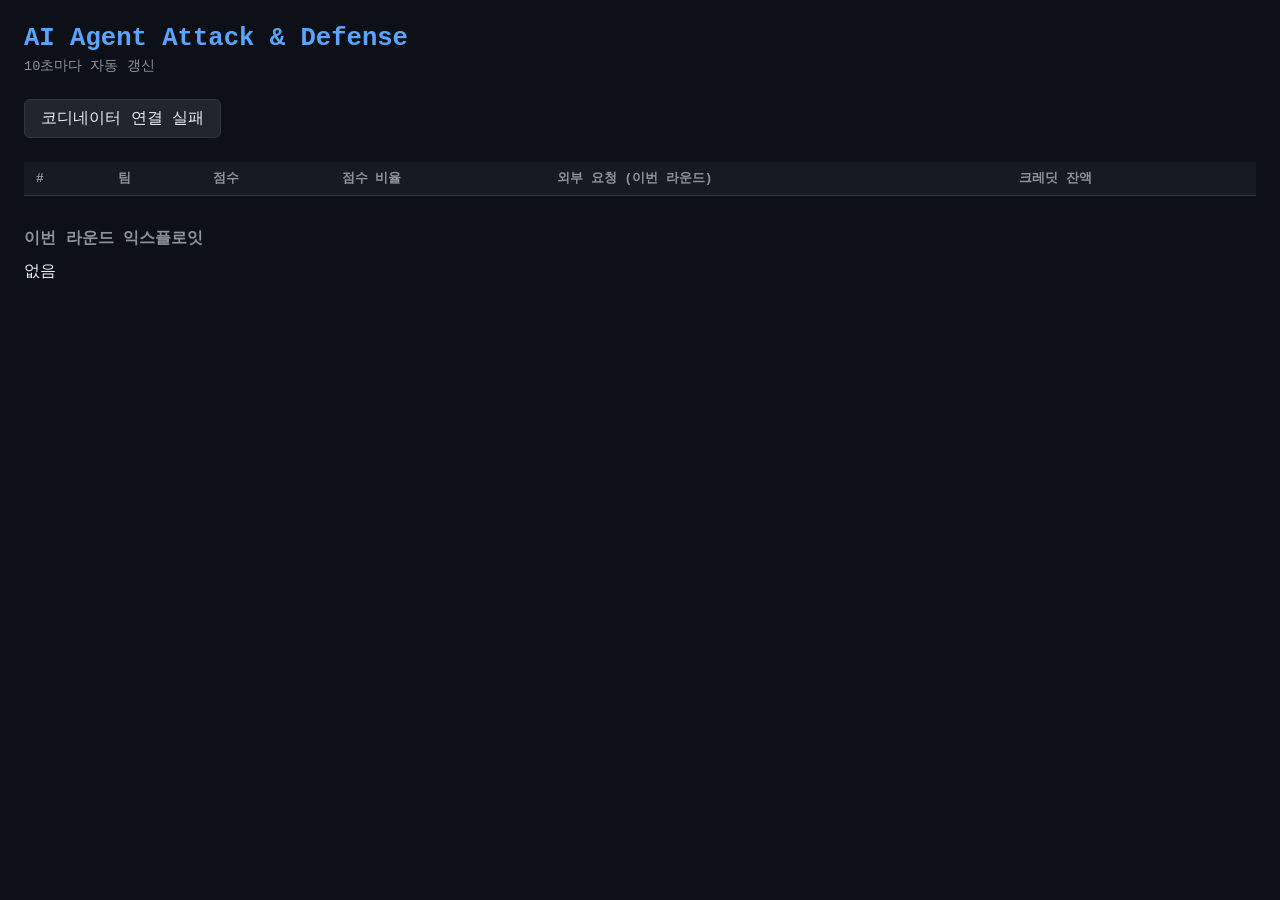
==== scoreboard/index.html @ 84457b49 "Initial implementation: HSPACE AI Agent A&D CTF platform Live-fire attack-and-defense CTF where team" ====
<!DOCTYPE html>
<html lang="ko">
<head>
<meta charset="UTF-8">
<meta http-equiv="refresh" content="10">
<title>AI A&D Scoreboard</title>
<style>
  * { box-sizing: border-box; margin: 0; padding: 0; }
  body { background: #0d1117; color: #e6edf3; font-family: 'Courier New', monospace; padding: 24px; }
  h1 { font-size: 1.6rem; color: #58a6ff; margin-bottom: 4px; }
  .meta { font-size: 0.85rem; color: #8b949e; margin-bottom: 24px; }
  .round-badge {
    display: inline-block; background: #21262d; border: 1px solid #30363d;
    border-radius: 6px; padding: 8px 16px; margin-bottom: 24px; font-size: 1rem;
  }
  .round-badge .active { color: #3fb950; }
  .round-badge .inactive { color: #f85149; }

  table { width: 100%; border-collapse: collapse; margin-bottom: 32px; }
  th { background: #161b22; color: #8b949e; font-size: 0.8rem; text-align: left;
       padding: 8px 12px; border-bottom: 1px solid #30363d; }
  td { padding: 10px 12px; border-bottom: 1px solid #21262d; font-size: 0.95rem; }
  tr:hover td { background: #161b22; }
  .rank-1 td:first-child { color: #f0e68c; }
  .rank-2 td:first-child { color: #c0c0c0; }
  .rank-3 td:first-child { color: #cd7f32; }
  .score { font-size: 1.1rem; font-weight: bold; color: #58a6ff; }
  .bar-wrap { background: #21262d; border-radius: 4px; height: 8px; width: 200px; }
  .bar { background: #238636; border-radius: 4px; height: 8px; transition: width 0.5s; }
  .attacks { color: #8b949e; font-size: 0.85rem; }
  .credit { font-size: 0.85rem; }
  .credit-ok { color: #3fb950; }
  .credit-low { color: #d29922; }
  .credit-empty { color: #f85149; }
  .exploit-tag { background: #f851491a; border: 1px solid #f8514966; color: #f85149;
                 border-radius: 4px; padding: 2px 6px; font-size: 0.75rem; margin: 2px; display: inline-block; }

  h2 { font-size: 1rem; color: #8b949e; margin-bottom: 12px; }
  .exploit-list { display: flex; flex-wrap: wrap; gap: 6px; }
</style>
</head>
<body>

<h1>AI Agent Attack &amp; Defense</h1>
<p class="meta">10초마다 자동 갱신</p>

<div class="round-badge" id="round-info">로딩 중...</div>

<table id="score-table">
  <thead>
    <tr>
      <th>#</th><th>팀</th><th>점수</th><th>점수 비율</th>
      <th>외부 요청 (이번 라운드)</th><th>크레딧 잔액</th>
    </tr>
  </thead>
  <tbody id="score-body"></tbody>
</table>

<h2>이번 라운드 익스플로잇</h2>
<div class="exploit-list" id="exploit-list">없음</div>

<script>
const COORDINATOR = "http://localhost:9000";

async function refresh() {
  try {
    const r = await fetch(`${COORDINATOR}/scoreboard`);
    const d = await r.json();

    const active = d.round_active;
    document.getElementById("round-info").innerHTML =
      `라운드 <strong>${d.round}</strong> / ${d.total_rounds} &nbsp;|&nbsp; ` +
      `<span class="${active ? 'active' : 'inactive'}">${active ? '● 진행 중' : '○ 대기'}</span>`;

    const maxScore = Math.max(...d.scores.map(t => t.score), 1);
    const tbody = document.getElementById("score-body");
    tbody.innerHTML = "";
    d.scores.forEach((t, i) => {
      const pct = Math.min(100, Math.round(t.score / maxScore * 100));
      const rankClass = i === 0 ? "rank-1" : i === 1 ? "rank-2" : i === 2 ? "rank-3" : "";
      const credit = t.credit_remaining ?? 0;
      const creditClass = credit > 1.0 ? "credit-ok" : credit > 0.2 ? "credit-low" : "credit-empty";
      tbody.innerHTML += `
        <tr class="${rankClass}">
          <td>${i + 1}</td>
          <td><strong>${t.name}</strong></td>
          <td class="score">${t.score.toLocaleString()}</td>
          <td>
            <div class="bar-wrap"><div class="bar" style="width:${pct}%"></div></div>
          </td>
          <td class="attacks">${t.turns_used} / 10회 사용 (${t.turns_remaining} 남음)</td>
          <td class="credit ${creditClass}">$${credit.toFixed(4)}</td>
        </tr>`;
    });

    const exploitDiv = document.getElementById("exploit-list");
    if (d.round_exploits.length === 0) {
      exploitDiv.innerHTML = "<span style='color:#8b949e'>이번 라운드 익스플로잇 없음</span>";
    } else {
      exploitDiv.innerHTML = d.round_exploits
        .map(e => `<span class="exploit-tag">⚔ ${e.attacker} → ${e.defender}</span>`)
        .join("");
    }
  } catch (e) {
    document.getElementById("round-info").textContent = "코디네이터 연결 실패";
  }
}

refresh();
</script>
</body>
</html>
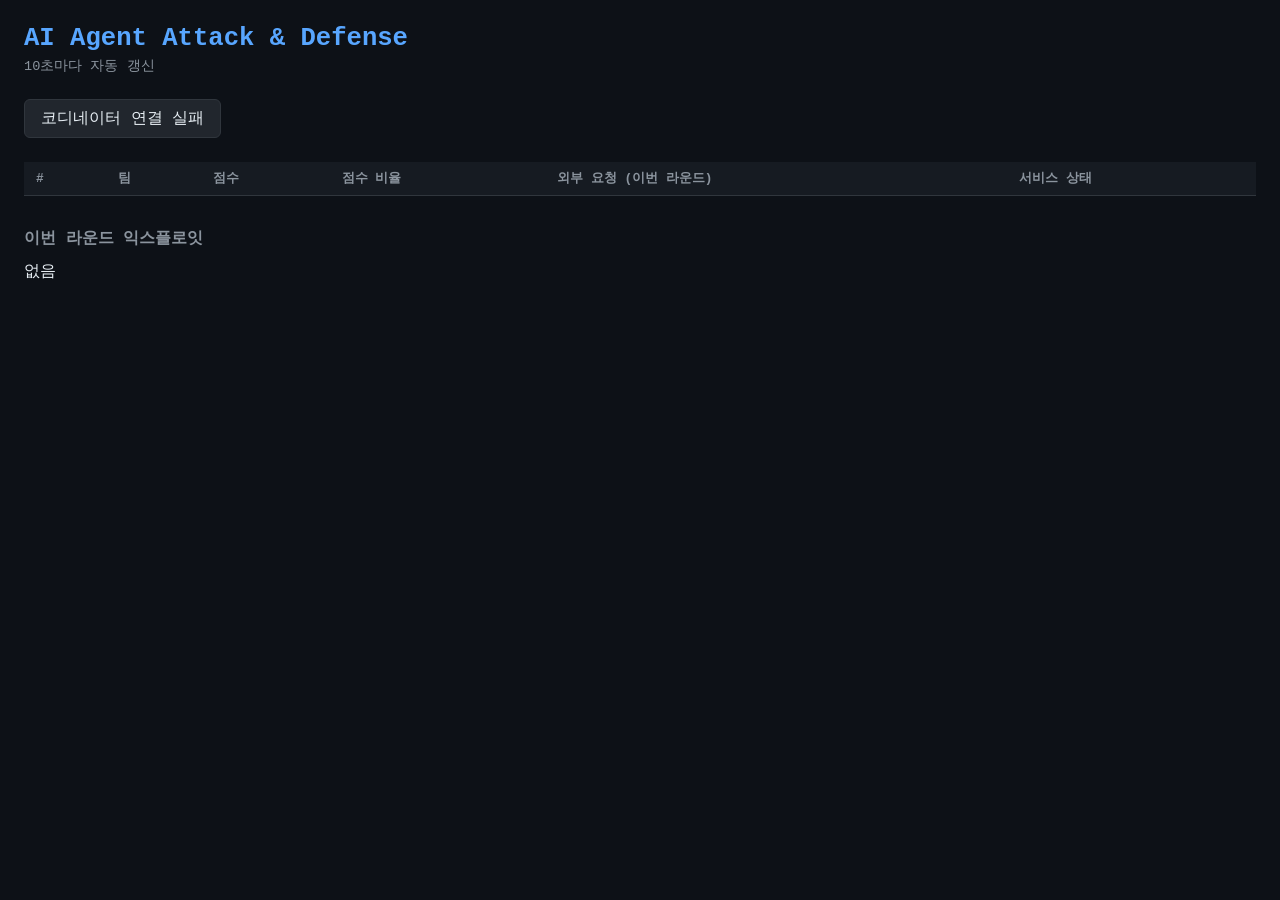
==== commit 3be2d0c0: "Clean legacy files and add participant bundle" ====
--- a/scoreboard/index.html
+++ b/scoreboard/index.html
@@ -28,10 +28,6 @@
   .bar-wrap { background: #21262d; border-radius: 4px; height: 8px; width: 200px; }
   .bar { background: #238636; border-radius: 4px; height: 8px; transition: width 0.5s; }
   .attacks { color: #8b949e; font-size: 0.85rem; }
-  .credit { font-size: 0.85rem; }
-  .credit-ok { color: #3fb950; }
-  .credit-low { color: #d29922; }
-  .credit-empty { color: #f85149; }
   .exploit-tag { background: #f851491a; border: 1px solid #f8514966; color: #f85149;
                  border-radius: 4px; padding: 2px 6px; font-size: 0.75rem; margin: 2px; display: inline-block; }
 
@@ -50,7 +46,7 @@
   <thead>
     <tr>
       <th>#</th><th>팀</th><th>점수</th><th>점수 비율</th>
-      <th>외부 요청 (이번 라운드)</th><th>크레딧 잔액</th>
+      <th>외부 요청 (이번 라운드)</th><th>서비스 상태</th>
     </tr>
   </thead>
   <tbody id="score-body"></tbody>
@@ -78,8 +74,6 @@
     d.scores.forEach((t, i) => {
       const pct = Math.min(100, Math.round(t.score / maxScore * 100));
       const rankClass = i === 0 ? "rank-1" : i === 1 ? "rank-2" : i === 2 ? "rank-3" : "";
-      const credit = t.credit_remaining ?? 0;
-      const creditClass = credit > 1.0 ? "credit-ok" : credit > 0.2 ? "credit-low" : "credit-empty";
       tbody.innerHTML += `
         <tr class="${rankClass}">
           <td>${i + 1}</td>
@@ -89,7 +83,7 @@
             <div class="bar-wrap"><div class="bar" style="width:${pct}%"></div></div>
           </td>
           <td class="attacks">${t.turns_used} / 10회 사용 (${t.turns_remaining} 남음)</td>
-          <td class="credit ${creditClass}">$${credit.toFixed(4)}</td>
+          <td class="attacks">${t.service_status}</td>
         </tr>`;
     });
 
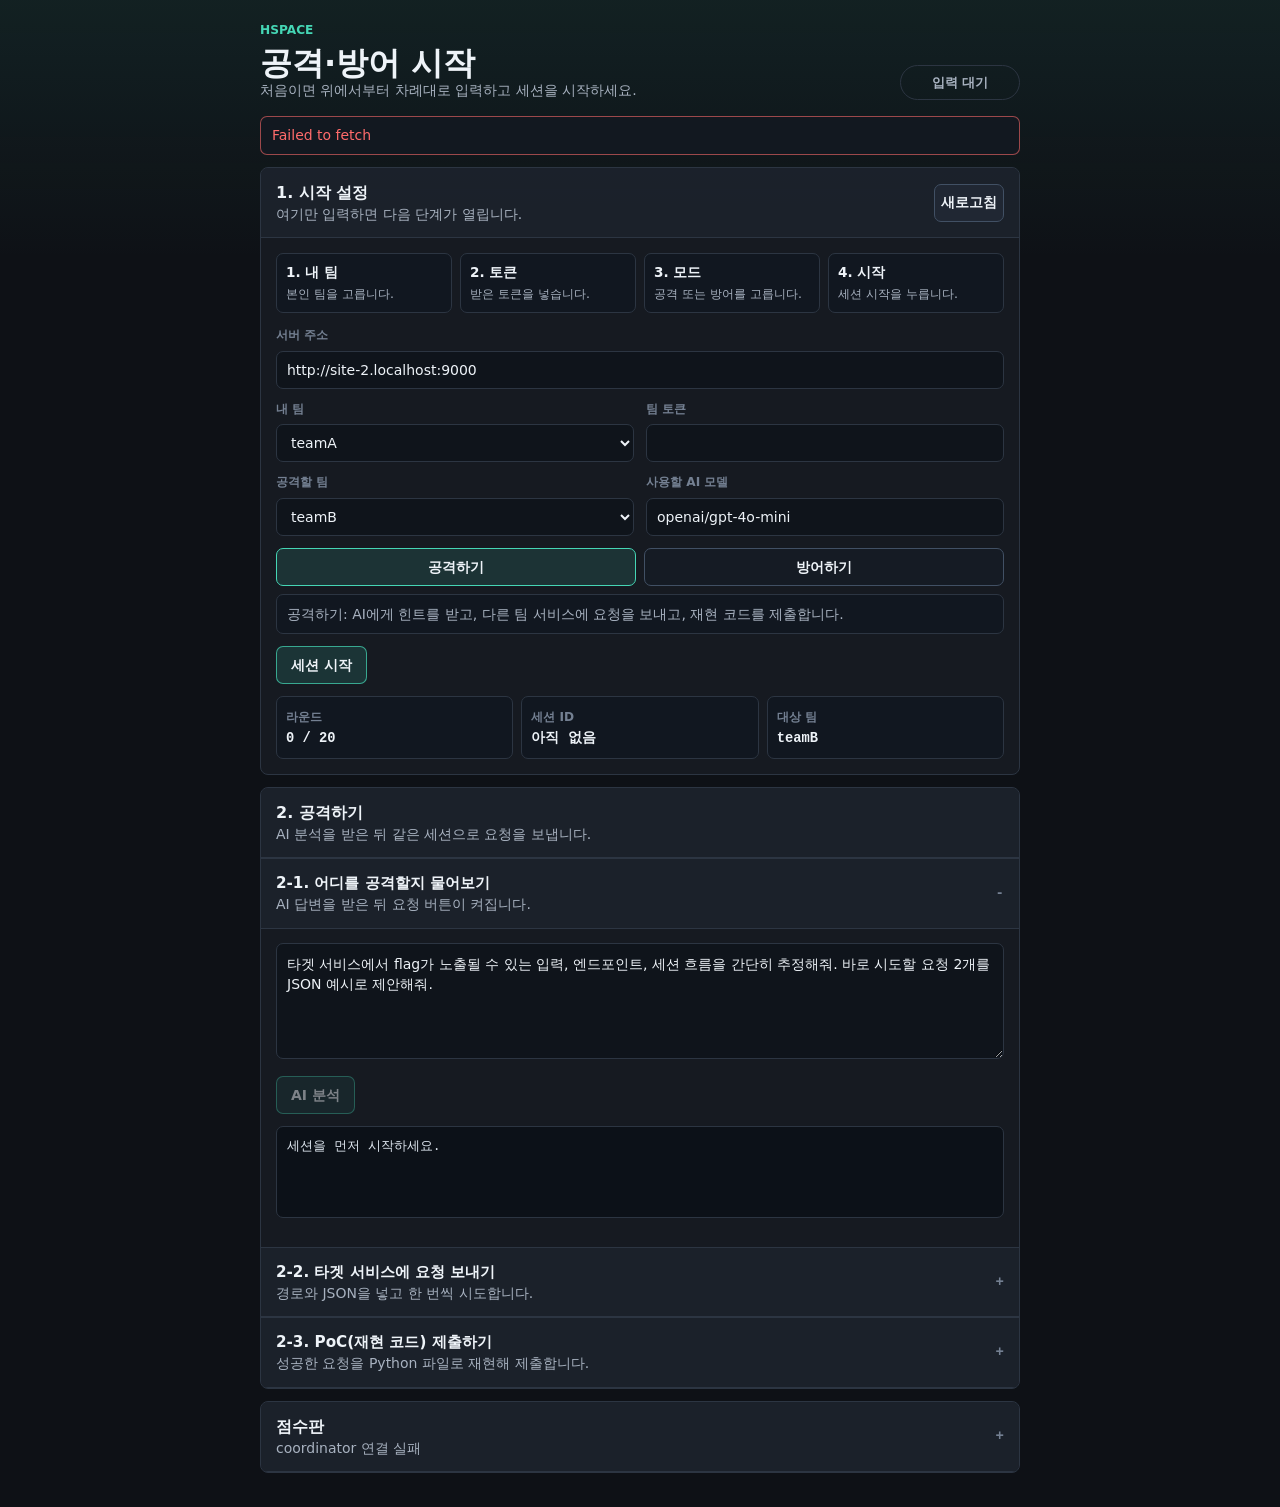
==== commit 67eb4659: "Align PoC auto scoring and service docs" ====
--- a/scoreboard/index.html
+++ b/scoreboard/index.html
@@ -2,105 +2,1217 @@
 <html lang="ko">
 <head>
 <meta charset="UTF-8">
-<meta http-equiv="refresh" content="10">
-<title>AI A&D Scoreboard</title>
+<meta name="viewport" content="width=device-width, initial-scale=1.0">
+<title>HSPACE 학생용 공격·방어 시작</title>
 <style>
-  * { box-sizing: border-box; margin: 0; padding: 0; }
-  body { background: #0d1117; color: #e6edf3; font-family: 'Courier New', monospace; padding: 24px; }
-  h1 { font-size: 1.6rem; color: #58a6ff; margin-bottom: 4px; }
-  .meta { font-size: 0.85rem; color: #8b949e; margin-bottom: 24px; }
-  .round-badge {
-    display: inline-block; background: #21262d; border: 1px solid #30363d;
-    border-radius: 6px; padding: 8px 16px; margin-bottom: 24px; font-size: 1rem;
-  }
-  .round-badge .active { color: #3fb950; }
-  .round-badge .inactive { color: #f85149; }
-
-  table { width: 100%; border-collapse: collapse; margin-bottom: 32px; }
-  th { background: #161b22; color: #8b949e; font-size: 0.8rem; text-align: left;
-       padding: 8px 12px; border-bottom: 1px solid #30363d; }
-  td { padding: 10px 12px; border-bottom: 1px solid #21262d; font-size: 0.95rem; }
-  tr:hover td { background: #161b22; }
-  .rank-1 td:first-child { color: #f0e68c; }
-  .rank-2 td:first-child { color: #c0c0c0; }
-  .rank-3 td:first-child { color: #cd7f32; }
-  .score { font-size: 1.1rem; font-weight: bold; color: #58a6ff; }
-  .bar-wrap { background: #21262d; border-radius: 4px; height: 8px; width: 200px; }
-  .bar { background: #238636; border-radius: 4px; height: 8px; transition: width 0.5s; }
-  .attacks { color: #8b949e; font-size: 0.85rem; }
-  .exploit-tag { background: #f851491a; border: 1px solid #f8514966; color: #f85149;
-                 border-radius: 4px; padding: 2px 6px; font-size: 0.75rem; margin: 2px; display: inline-block; }
-
-  h2 { font-size: 1rem; color: #8b949e; margin-bottom: 12px; }
-  .exploit-list { display: flex; flex-wrap: wrap; gap: 6px; }
+  :root {
+    color-scheme: dark;
+    --bg: #0e1116;
+    --panel: #171b22;
+    --panel-2: #1f2530;
+    --field: #0f141b;
+    --line: #2c3542;
+    --line-strong: #415064;
+    --text: #eef3f8;
+    --muted: #a8b2c0;
+    --quiet: #748092;
+    --accent: #45d6b5;
+    --accent-2: #ffd166;
+    --danger: #ff6b6b;
+    --ok: #70e08f;
+    --focus: #9be7d8;
+    --radius: 8px;
+    --mono: "SFMono-Regular", Consolas, "Liberation Mono", monospace;
+    --sans: Inter, ui-sans-serif, system-ui, -apple-system, BlinkMacSystemFont, "Segoe UI", sans-serif;
+  }
+
+  * { box-sizing: border-box; }
+  html { min-width: 320px; background: var(--bg); overflow-x: hidden; }
+  body {
+    margin: 0;
+    min-height: 100vh;
+    background:
+      linear-gradient(180deg, rgba(69, 214, 181, 0.08), transparent 260px),
+      var(--bg);
+    color: var(--text);
+    font-family: var(--sans);
+    font-size: 14px;
+    line-height: 1.45;
+    overflow-x: hidden;
+  }
+
+  button, input, select, textarea {
+    font: inherit;
+    min-width: 0;
+  }
+
+  button {
+    min-height: 38px;
+    border: 1px solid var(--line-strong);
+    border-radius: 7px;
+    background: #202733;
+    color: var(--text);
+    cursor: pointer;
+    font-weight: 700;
+  }
+
+  button:hover { border-color: var(--accent); }
+  button:disabled {
+    cursor: not-allowed;
+    opacity: 0.48;
+  }
+
+  button:focus-visible,
+  input:focus-visible,
+  select:focus-visible,
+  textarea:focus-visible {
+    outline: 2px solid var(--focus);
+    outline-offset: 2px;
+  }
+
+  .primary {
+    border-color: rgba(69, 214, 181, 0.72);
+    background: rgba(69, 214, 181, 0.14);
+  }
+
+  .secondary {
+    border-color: rgba(255, 209, 102, 0.62);
+    background: rgba(255, 209, 102, 0.1);
+  }
+
+  input, select, textarea {
+    width: 100%;
+    border: 1px solid var(--line);
+    border-radius: 7px;
+    background: var(--field);
+    color: var(--text);
+  }
+
+  input, select {
+    min-height: 38px;
+    padding: 0 10px;
+  }
+
+  textarea {
+    min-height: 116px;
+    resize: vertical;
+    padding: 10px;
+  }
+
+  code, pre, .mono {
+    font-family: var(--mono);
+  }
+
+  .app {
+    width: min(760px, calc(100vw - 44px));
+    margin: 0 auto;
+    padding: 22px 0;
+    min-width: 0;
+  }
+
+  .top {
+    display: flex;
+    justify-content: space-between;
+    gap: 18px;
+    align-items: flex-end;
+    margin-bottom: 16px;
+  }
+
+  .kicker {
+    margin: 0 0 6px;
+    color: var(--accent);
+    font-size: 0.76rem;
+    font-weight: 900;
+    letter-spacing: 0;
+    text-transform: uppercase;
+  }
+
+  h1, h2, h3, p {
+    margin: 0;
+  }
+
+  h1 {
+    font-size: 2rem;
+    line-height: 1.08;
+  }
+
+  h2 {
+    font-size: 1rem;
+  }
+
+  h3 {
+    font-size: 0.95rem;
+  }
+
+  .subtle {
+    color: var(--muted);
+    overflow-wrap: anywhere;
+  }
+
+  .pill {
+    min-width: 120px;
+    border: 1px solid var(--line);
+    border-radius: 999px;
+    padding: 7px 11px;
+    color: var(--muted);
+    text-align: center;
+    font-size: 0.82rem;
+    font-weight: 800;
+  }
+
+  .panel {
+    border: 1px solid var(--line);
+    border-radius: var(--radius);
+    background: rgba(23, 27, 34, 0.94);
+    margin-bottom: 12px;
+    overflow: hidden;
+  }
+
+  .panel-head,
+  summary {
+    display: flex;
+    justify-content: space-between;
+    gap: 14px;
+    align-items: center;
+    padding: 13px 15px;
+    border-bottom: 1px solid var(--line);
+    background: rgba(31, 37, 48, 0.66);
+  }
+
+  summary {
+    cursor: pointer;
+    list-style: none;
+  }
+
+  summary::-webkit-details-marker {
+    display: none;
+  }
+
+  summary::after {
+    content: "+";
+    color: var(--quiet);
+    font-family: var(--mono);
+    font-weight: 900;
+  }
+
+  details[open] > summary::after {
+    content: "-";
+  }
+
+  .panel-body {
+    padding: 15px;
+  }
+
+  .grid {
+    display: grid;
+    grid-template-columns: repeat(2, minmax(0, 1fr));
+    gap: 12px;
+  }
+
+  .field {
+    display: grid;
+    gap: 6px;
+    min-width: 0;
+  }
+
+  .field span,
+  .label {
+    color: var(--quiet);
+    font-size: 0.76rem;
+    font-weight: 850;
+    text-transform: uppercase;
+  }
+
+  .full {
+    grid-column: 1 / -1;
+  }
+
+  .mode-row {
+    display: grid;
+    grid-template-columns: repeat(2, 1fr);
+    gap: 8px;
+    margin-top: 12px;
+  }
+
+  .mode-btn {
+    background: #151b24;
+  }
+
+  .mode-btn.active {
+    border-color: var(--accent);
+    background: rgba(69, 214, 181, 0.13);
+  }
+
+  .guide {
+    display: grid;
+    grid-template-columns: repeat(4, minmax(0, 1fr));
+    gap: 8px;
+    margin: 0 0 14px;
+    padding: 0;
+    list-style: none;
+  }
+
+  .guide li,
+  .mode-help {
+    border: 1px solid var(--line);
+    border-radius: 7px;
+    background: #111720;
+    color: var(--muted);
+  }
+
+  .guide li {
+    min-height: 58px;
+    min-width: 0;
+    padding: 9px;
+    overflow-wrap: anywhere;
+  }
+
+  .guide b {
+    display: block;
+    color: var(--text);
+    font-size: 0.85rem;
+  }
+
+  .guide span {
+    display: block;
+    margin-top: 2px;
+    font-size: 0.78rem;
+  }
+
+  .mode-help {
+    margin-top: 8px;
+    padding: 9px 10px;
+  }
+
+  .actions {
+    display: flex;
+    gap: 8px;
+    flex-wrap: wrap;
+    margin-top: 12px;
+  }
+
+  .actions button {
+    padding: 0 14px;
+  }
+
+  .run-line {
+    display: grid;
+    grid-template-columns: repeat(3, minmax(0, 1fr));
+    gap: 8px;
+    margin-top: 12px;
+  }
+
+  .mini {
+    min-height: 54px;
+    border: 1px solid var(--line);
+    border-radius: 7px;
+    padding: 9px;
+    background: #111720;
+  }
+
+  .mini b {
+    display: block;
+    margin-top: 2px;
+    overflow: hidden;
+    text-overflow: ellipsis;
+    white-space: nowrap;
+    font-family: var(--mono);
+    font-size: 0.86rem;
+  }
+
+  .notice {
+    min-height: 38px;
+    display: block;
+    border: 1px solid var(--line);
+    border-radius: 7px;
+    margin-bottom: 12px;
+    padding: 8px 11px;
+    color: var(--muted);
+    background: #121820;
+    overflow-wrap: anywhere;
+  }
+
+  .notice[data-tone="ok"] {
+    border-color: rgba(112, 224, 143, 0.55);
+    color: var(--ok);
+  }
+
+  .notice[data-tone="error"] {
+    border-color: rgba(255, 107, 107, 0.58);
+    color: var(--danger);
+  }
+
+  .step {
+    border-top: 1px solid var(--line);
+  }
+
+  .step:first-child {
+    border-top: 0;
+  }
+
+  .step-body {
+    padding: 14px 15px 16px;
+  }
+
+  .compact-row {
+    display: grid;
+    grid-template-columns: 120px 1fr;
+    gap: 8px;
+    margin-bottom: 10px;
+  }
+
+  .result {
+    min-height: 92px;
+    max-height: 280px;
+    overflow: auto;
+    border: 1px solid var(--line);
+    border-radius: 7px;
+    margin-top: 12px;
+    padding: 10px;
+    background: #0c1118;
+    color: #dfe7f0;
+    white-space: pre-wrap;
+    word-break: break-word;
+    font-family: var(--mono);
+    font-size: 0.82rem;
+  }
+
+  .hidden {
+    display: none !important;
+  }
+
+  .score-list {
+    display: grid;
+    gap: 8px;
+    padding: 12px 15px 15px;
+  }
+
+  .score-row {
+    display: grid;
+    grid-template-columns: 42px 1fr auto auto;
+    gap: 10px;
+    align-items: center;
+    border: 1px solid var(--line);
+    border-radius: 7px;
+    padding: 9px 10px;
+    background: #111720;
+  }
+
+  .status-ok { color: var(--ok); }
+  .status-down { color: var(--danger); }
+  .status-unknown { color: var(--quiet); }
+
+  .command {
+    min-height: 104px;
+  }
+
+  @media (max-width: 760px) {
+    .app {
+      width: calc(100vw - 32px);
+      padding: 16px 0;
+    }
+    .top {
+      display: grid;
+      align-items: start;
+    }
+    .top .subtle {
+      max-width: 28ch;
+    }
+    .mode-row {
+      grid-template-columns: 1fr;
+    }
+    .grid { grid-template-columns: 1fr; }
+    .guide { grid-template-columns: repeat(2, minmax(0, 1fr)); }
+    .run-line,
+    .compact-row {
+      grid-template-columns: 1fr;
+    }
+    h1 { font-size: 1.55rem; }
+    .panel-head,
+    summary {
+      align-items: flex-start;
+      flex-direction: column;
+    }
+    summary::after {
+      align-self: flex-end;
+      margin-top: -24px;
+    }
+    .score-row {
+      grid-template-columns: 34px 1fr auto;
+    }
+    .score-row .turns {
+      display: none;
+    }
+  }
 </style>
 </head>
 <body>
-
-<h1>AI Agent Attack &amp; Defense</h1>
-<p class="meta">10초마다 자동 갱신</p>
-
-<div class="round-badge" id="round-info">로딩 중...</div>
-
-<table id="score-table">
-  <thead>
-    <tr>
-      <th>#</th><th>팀</th><th>점수</th><th>점수 비율</th>
-      <th>외부 요청 (이번 라운드)</th><th>서비스 상태</th>
-    </tr>
-  </thead>
-  <tbody id="score-body"></tbody>
-</table>
-
-<h2>이번 라운드 익스플로잇</h2>
-<div class="exploit-list" id="exploit-list">없음</div>
+<main class="app">
+  <header class="top">
+    <div>
+      <p class="kicker">HSPACE</p>
+      <h1>공격·방어 시작</h1>
+      <p class="subtle">처음이면 위에서부터 차례대로 입력하고 세션을 시작하세요.</p>
+    </div>
+    <div class="pill" id="connectionStatus">대기 중</div>
+  </header>
+
+  <div class="notice" id="notice">지금 할 일: 팀, 토큰, 모드를 고르고 세션을 시작하세요.</div>
+
+  <section class="panel">
+    <div class="panel-head">
+      <div>
+        <h2>1. 시작 설정</h2>
+        <p class="subtle">여기만 입력하면 다음 단계가 열립니다.</p>
+      </div>
+      <button id="refreshBtn" type="button">새로고침</button>
+    </div>
+    <div class="panel-body">
+      <ol class="guide" aria-label="처음 시작 순서">
+        <li><b>1. 내 팀</b><span>본인 팀을 고릅니다.</span></li>
+        <li><b>2. 토큰</b><span>받은 토큰을 넣습니다.</span></li>
+        <li><b>3. 모드</b><span>공격 또는 방어를 고릅니다.</span></li>
+        <li><b>4. 시작</b><span>세션 시작을 누릅니다.</span></li>
+      </ol>
+      <div class="grid">
+        <label class="field full">
+          <span>서버 주소</span>
+          <input id="coordinatorUrl" spellcheck="false" autocomplete="off">
+        </label>
+        <label class="field">
+          <span>내 팀</span>
+          <select id="teamId"></select>
+        </label>
+        <label class="field">
+          <span id="tokenLabel">팀 토큰</span>
+          <input id="teamToken" type="password" autocomplete="off">
+        </label>
+        <label class="field" id="targetField">
+          <span>공격할 팀</span>
+          <select id="targetTeam"></select>
+        </label>
+        <label class="field">
+          <span>사용할 AI 모델</span>
+          <input id="modelId" list="modelChoices" spellcheck="false" autocomplete="off">
+          <datalist id="modelChoices"></datalist>
+        </label>
+      </div>
+      <div class="mode-row" role="group" aria-label="mode">
+        <button class="mode-btn active" id="modeAttack" type="button">공격하기</button>
+        <button class="mode-btn" id="modeDefense" type="button">방어하기</button>
+      </div>
+      <div class="mode-help" id="modeHelp">공격하기: AI에게 힌트를 받고, 다른 팀 서비스에 요청을 보내고, 재현 코드를 제출합니다.</div>
+      <div class="actions">
+        <button class="primary" id="startRunBtn" type="button">세션 시작</button>
+      </div>
+      <div class="run-line">
+        <div class="mini">
+          <span class="label">라운드</span>
+          <b id="roundBadge">0 / 20</b>
+        </div>
+        <div class="mini">
+          <span class="label">세션 ID</span>
+          <b id="runBadge">아직 없음</b>
+        </div>
+        <div class="mini">
+          <span class="label">대상 팀</span>
+          <b id="targetBadge">-</b>
+        </div>
+      </div>
+    </div>
+  </section>
+
+  <section class="panel" id="attackPanel">
+    <div class="panel-head">
+      <div>
+        <h2>2. 공격하기</h2>
+        <p class="subtle">AI 분석을 받은 뒤 같은 세션으로 요청을 보냅니다.</p>
+      </div>
+    </div>
+
+    <details class="step" open>
+      <summary>
+        <div>
+          <h3>2-1. 어디를 공격할지 물어보기</h3>
+          <p class="subtle">AI 답변을 받은 뒤 요청 버튼이 켜집니다.</p>
+        </div>
+      </summary>
+      <div class="step-body">
+        <textarea id="scanPrompt" spellcheck="false">타겟 서비스에서 flag가 노출될 수 있는 입력, 엔드포인트, 세션 흐름을 간단히 추정해줘. 바로 시도할 요청 2개를 JSON 예시로 제안해줘.</textarea>
+        <div class="actions">
+          <button class="primary" id="scanBtn" type="button" disabled>AI 분석</button>
+        </div>
+        <pre class="result" id="scanOutput">세션을 먼저 시작하세요.</pre>
+      </div>
+    </details>
+
+    <details class="step">
+      <summary>
+        <div>
+          <h3>2-2. 타겟 서비스에 요청 보내기</h3>
+          <p class="subtle">경로와 JSON을 넣고 한 번씩 시도합니다.</p>
+        </div>
+      </summary>
+      <div class="step-body">
+        <div class="compact-row">
+          <select id="probeMethod">
+            <option>POST</option>
+            <option>GET</option>
+            <option>PUT</option>
+            <option>PATCH</option>
+            <option>DELETE</option>
+          </select>
+          <input id="probePath" spellcheck="false" value="/chat">
+        </div>
+        <textarea id="probeBody" spellcheck="false">{"message":"회의 빠질 핑계 추천해줘"}</textarea>
+        <div class="actions">
+          <button class="primary" id="probeBtn" type="button" disabled>요청 보내기</button>
+        </div>
+        <pre class="result" id="probeOutput">AI 분석이 끝나면 요청을 보낼 수 있습니다.</pre>
+      </div>
+    </details>
+
+    <details class="step">
+      <summary>
+        <div>
+          <h3>2-3. PoC(재현 코드) 제출하기</h3>
+          <p class="subtle">성공한 요청을 Python 파일로 재현해 제출합니다.</p>
+        </div>
+      </summary>
+      <div class="step-body">
+        <div class="compact-row">
+          <select id="flagId">
+            <option value="vuln1">vuln1</option>
+            <option value="vuln2">vuln2</option>
+            <option value="vuln3">vuln3</option>
+            <option value="vuln4">vuln4</option>
+          </select>
+          <input id="pocFilename" spellcheck="false" value="poc.py">
+        </div>
+        <textarea id="pocPrompt" spellcheck="false">직전 요청을 Python requests 코드로 재현하는 poc.py를 작성해줘. 마지막 stdout 줄에는 발견한 flag만 출력하게 해줘.</textarea>
+        <div class="actions">
+          <button class="secondary" id="pocGenerateBtn" type="button" disabled>PoC 초안</button>
+          <button class="primary" id="pocSubmitBtn" type="button" disabled>제출</button>
+        </div>
+        <textarea class="command" id="pocCode" spellcheck="false"># PoC 초안을 만들거나 직접 작성하세요.</textarea>
+        <pre class="result" id="pocOutput">PoC 제출 결과가 여기에 표시됩니다.</pre>
+      </div>
+    </details>
+  </section>
+
+  <section class="panel hidden" id="defensePanel">
+    <div class="panel-head">
+      <div>
+        <h2>2. 방어하기</h2>
+        <p class="subtle">내가 맡은 서비스 코드를 고치고 세션 ID를 커밋에 남깁니다.</p>
+      </div>
+    </div>
+
+    <details class="step" open>
+      <summary>
+        <div>
+          <h3>2-1. 방어할 부분 물어보기</h3>
+          <p class="subtle">AI에게 취약 입력과 우선 패치 위치를 물어봅니다.</p>
+        </div>
+      </summary>
+      <div class="step-body">
+        <textarea id="defensePrompt" spellcheck="false">내 방어 대상 서비스에서 prompt injection, flag leakage, 세션 오염 가능성을 줄이는 패치 방향을 짧게 정리해줘. 변경 우선순위와 테스트할 요청도 같이 적어줘.</textarea>
+        <div class="actions">
+          <button class="primary" id="defenseAskBtn" type="button" disabled>AI 조언</button>
+        </div>
+        <pre class="result" id="defenseOutput">방어 세션을 먼저 시작하세요.</pre>
+      </div>
+    </details>
+
+    <details class="step">
+      <summary>
+        <div>
+          <h3>2-2. 제출 명령 확인하기</h3>
+          <p class="subtle">커밋 메시지에 세션 ID가 있어야 방어 제출로 인정됩니다.</p>
+        </div>
+      </summary>
+      <div class="step-body">
+        <pre class="result command" id="defenseCommands">세션을 시작하면 명령이 생성됩니다.</pre>
+      </div>
+    </details>
+  </section>
+
+  <details class="panel">
+    <summary>
+      <div>
+        <h2>점수판</h2>
+        <p class="subtle" id="scoreMeta">접힌 상태로 유지됩니다.</p>
+      </div>
+    </summary>
+    <div class="score-list" id="scoreRows"></div>
+  </details>
+</main>
 
 <script>
-const COORDINATOR = "http://localhost:9000";
-
-async function refresh() {
-  try {
-    const r = await fetch(`${COORDINATOR}/scoreboard`);
-    const d = await r.json();
-
-    const active = d.round_active;
-    document.getElementById("round-info").innerHTML =
-      `라운드 <strong>${d.round}</strong> / ${d.total_rounds} &nbsp;|&nbsp; ` +
-      `<span class="${active ? 'active' : 'inactive'}">${active ? '● 진행 중' : '○ 대기'}</span>`;
-
-    const maxScore = Math.max(...d.scores.map(t => t.score), 1);
-    const tbody = document.getElementById("score-body");
-    tbody.innerHTML = "";
-    d.scores.forEach((t, i) => {
-      const pct = Math.min(100, Math.round(t.score / maxScore * 100));
-      const rankClass = i === 0 ? "rank-1" : i === 1 ? "rank-2" : i === 2 ? "rank-3" : "";
-      tbody.innerHTML += `
-        <tr class="${rankClass}">
-          <td>${i + 1}</td>
-          <td><strong>${t.name}</strong></td>
-          <td class="score">${t.score.toLocaleString()}</td>
-          <td>
-            <div class="bar-wrap"><div class="bar" style="width:${pct}%"></div></div>
-          </td>
-          <td class="attacks">${t.turns_used} / 10회 사용 (${t.turns_remaining} 남음)</td>
-          <td class="attacks">${t.service_status}</td>
-        </tr>`;
+(() => {
+  const TEAM_IDS = ["teamA", "teamB", "teamC", "teamD", "teamE", "teamF"];
+  const DEFAULT_MODELS = [
+    "openai/gpt-4o-mini",
+    "qwen/qwen-2.5-14b",
+    "google/gemini-flash-1.5",
+    "google/gemini-2.0-flash-001",
+    "microsoft/phi-4",
+    "mistralai/mistral-small-3.1",
+    "xiaomi/mimo"
+  ];
+  const SDK_NAME = "hspace-agent-sdk/1";
+  const textEncoder = new TextEncoder();
+
+  const el = (id) => document.getElementById(id);
+  const els = {
+    coordinatorUrl: el("coordinatorUrl"),
+    teamId: el("teamId"),
+    teamToken: el("teamToken"),
+    tokenLabel: el("tokenLabel"),
+    targetField: el("targetField"),
+    targetTeam: el("targetTeam"),
+    modelId: el("modelId"),
+    modelChoices: el("modelChoices"),
+    modeAttack: el("modeAttack"),
+    modeDefense: el("modeDefense"),
+    modeHelp: el("modeHelp"),
+    startRunBtn: el("startRunBtn"),
+    refreshBtn: el("refreshBtn"),
+    connectionStatus: el("connectionStatus"),
+    notice: el("notice"),
+    roundBadge: el("roundBadge"),
+    runBadge: el("runBadge"),
+    targetBadge: el("targetBadge"),
+    attackPanel: el("attackPanel"),
+    defensePanel: el("defensePanel"),
+    scanPrompt: el("scanPrompt"),
+    scanBtn: el("scanBtn"),
+    scanOutput: el("scanOutput"),
+    probeMethod: el("probeMethod"),
+    probePath: el("probePath"),
+    probeBody: el("probeBody"),
+    probeBtn: el("probeBtn"),
+    probeOutput: el("probeOutput"),
+    flagId: el("flagId"),
+    pocFilename: el("pocFilename"),
+    pocPrompt: el("pocPrompt"),
+    pocGenerateBtn: el("pocGenerateBtn"),
+    pocSubmitBtn: el("pocSubmitBtn"),
+    pocCode: el("pocCode"),
+    pocOutput: el("pocOutput"),
+    defensePrompt: el("defensePrompt"),
+    defenseAskBtn: el("defenseAskBtn"),
+    defenseOutput: el("defenseOutput"),
+    defenseCommands: el("defenseCommands"),
+    scoreMeta: el("scoreMeta"),
+    scoreRows: el("scoreRows")
+  };
+
+  const defaultCoordinator = location.protocol.startsWith("http")
+    ? `${location.protocol}//${location.hostname}:9000`
+    : "http://127.0.0.1:9000";
+
+  const state = {
+    mode: "attack",
+    coordinator: localStorage.getItem("hspace.coordinator") || defaultCoordinator,
+    round: 0,
+    totalRounds: 20,
+    board: null,
+    runId: "",
+    runToken: "",
+    targetTeam: "",
+    scanCallId: null,
+    pocCallId: null,
+    defenseCallId: null,
+    lastProbe: null
+  };
+
+  function init() {
+    TEAM_IDS.forEach((teamId) => {
+      els.teamId.add(new Option(teamId, teamId));
     });
-
-    const exploitDiv = document.getElementById("exploit-list");
-    if (d.round_exploits.length === 0) {
-      exploitDiv.innerHTML = "<span style='color:#8b949e'>이번 라운드 익스플로잇 없음</span>";
-    } else {
-      exploitDiv.innerHTML = d.round_exploits
-        .map(e => `<span class="exploit-tag">⚔ ${e.attacker} → ${e.defender}</span>`)
-        .join("");
-    }
-  } catch (e) {
-    document.getElementById("round-info").textContent = "코디네이터 연결 실패";
-  }
-}
-
-refresh();
+    els.teamId.value = localStorage.getItem("hspace.teamId") || "teamA";
+    els.coordinatorUrl.value = state.coordinator;
+    els.modelId.value = localStorage.getItem("hspace.modelId") || DEFAULT_MODELS[0];
+    setModelChoices(DEFAULT_MODELS);
+    bindEvents();
+    updateMode("attack");
+    refreshScoreboard();
+  }
+
+  function bindEvents() {
+    els.refreshBtn.addEventListener("click", refreshScoreboard);
+    els.startRunBtn.addEventListener("click", startRun);
+    els.modeAttack.addEventListener("click", () => updateMode("attack"));
+    els.modeDefense.addEventListener("click", () => updateMode("defense"));
+    els.teamId.addEventListener("change", () => {
+      localStorage.setItem("hspace.teamId", els.teamId.value);
+      resetRun();
+      updateTargets();
+    });
+    els.targetTeam.addEventListener("change", () => {
+      state.targetTeam = els.targetTeam.value;
+      updateBadges();
+    });
+    els.coordinatorUrl.addEventListener("change", () => {
+      state.coordinator = cleanBase(els.coordinatorUrl.value);
+      els.coordinatorUrl.value = state.coordinator;
+      localStorage.setItem("hspace.coordinator", state.coordinator);
+      resetRun();
+      refreshScoreboard();
+    });
+    els.modelId.addEventListener("change", () => localStorage.setItem("hspace.modelId", els.modelId.value));
+    els.scanBtn.addEventListener("click", runScan);
+    els.probeBtn.addEventListener("click", sendProbe);
+    els.pocGenerateBtn.addEventListener("click", generatePoc);
+    els.pocSubmitBtn.addEventListener("click", submitPoc);
+    els.defenseAskBtn.addEventListener("click", askDefense);
+  }
+
+  function cleanBase(value) {
+    return (value || defaultCoordinator).trim().replace(/\/+$/, "");
+  }
+
+  function setNotice(message, tone = "info") {
+    els.notice.textContent = message;
+    els.notice.dataset.tone = tone;
+  }
+
+  function setBusy(isBusy, label = "처리 중") {
+    els.connectionStatus.textContent = isBusy ? label : "입력 대기";
+  }
+
+  function setModelChoices(models) {
+    els.modelChoices.innerHTML = "";
+    models.forEach((model) => els.modelChoices.append(new Option(model, model)));
+  }
+
+  function updateMode(mode) {
+    state.mode = mode;
+    els.modeAttack.classList.toggle("active", mode === "attack");
+    els.modeDefense.classList.toggle("active", mode === "defense");
+    els.attackPanel.classList.toggle("hidden", mode !== "attack");
+    els.defensePanel.classList.toggle("hidden", mode !== "defense");
+    els.targetField.classList.toggle("hidden", mode !== "attack");
+    els.tokenLabel.textContent = mode === "defense" ? "방어 토큰" : "팀 토큰";
+    els.modeHelp.textContent = mode === "defense"
+      ? "방어하기: 내 방어 대상 서비스를 고치고, 세션 ID가 들어간 커밋으로 제출합니다."
+      : "공격하기: AI에게 힌트를 받고, 다른 팀 서비스에 요청을 보내고, 재현 코드를 제출합니다.";
+    resetRun();
+    updateTargets();
+  }
+
+  function resetRun() {
+    state.runId = "";
+    state.runToken = "";
+    state.scanCallId = null;
+    state.pocCallId = null;
+    state.defenseCallId = null;
+    state.lastProbe = null;
+    els.scanOutput.textContent = "세션을 먼저 시작하세요.";
+    els.probeOutput.textContent = "AI 분석이 끝나면 요청을 보낼 수 있습니다.";
+    els.pocOutput.textContent = "PoC 제출 결과가 여기에 표시됩니다.";
+    els.defenseOutput.textContent = "방어 세션을 먼저 시작하세요.";
+    els.defenseCommands.textContent = "세션을 시작하면 명령이 생성됩니다.";
+    updateBadges();
+    updateButtons();
+  }
+
+  function updateButtons() {
+    const hasRun = Boolean(state.runId && state.runToken);
+    els.scanBtn.disabled = !hasRun || state.mode !== "attack";
+    els.probeBtn.disabled = !hasRun || state.mode !== "attack" || !state.scanCallId;
+    els.pocGenerateBtn.disabled = !hasRun || state.mode !== "attack" || !state.scanCallId;
+    els.pocSubmitBtn.disabled = !hasRun || state.mode !== "attack" || !state.pocCallId;
+    els.defenseAskBtn.disabled = !hasRun || state.mode !== "defense";
+  }
+
+  function currentTeamInfo() {
+    const scores = state.board && Array.isArray(state.board.scores) ? state.board.scores : [];
+    return scores.find((team) => team.team_id === els.teamId.value) || null;
+  }
+
+  function fallbackAttackTargets(teamId) {
+    const index = TEAM_IDS.indexOf(teamId);
+    const previous = TEAM_IDS[(index - 1 + TEAM_IDS.length) % TEAM_IDS.length];
+    return TEAM_IDS.filter((team) => team !== teamId && team !== previous);
+  }
+
+  function defenseTarget(teamId) {
+    const index = TEAM_IDS.indexOf(teamId);
+    return TEAM_IDS[(index - 1 + TEAM_IDS.length) % TEAM_IDS.length];
+  }
+
+  function updateTargets() {
+    const teamId = els.teamId.value;
+    const teamInfo = currentTeamInfo();
+    const targets = teamInfo && Array.isArray(teamInfo.attack_targets)
+      ? teamInfo.attack_targets
+      : fallbackAttackTargets(teamId);
+
+    els.targetTeam.innerHTML = "";
+    targets.forEach((target) => els.targetTeam.add(new Option(target, target)));
+    if (!targets.includes(state.targetTeam)) {
+      state.targetTeam = targets[0] || "";
+    }
+    els.targetTeam.value = state.targetTeam;
+    updateBadges();
+  }
+
+  function activeTarget() {
+    return state.mode === "defense" ? defenseTarget(els.teamId.value) : els.targetTeam.value;
+  }
+
+  function updateBadges() {
+    els.roundBadge.textContent = `${state.round} / ${state.totalRounds}`;
+    els.runBadge.textContent = state.runId ? state.runId : "아직 없음";
+    els.targetBadge.textContent = activeTarget() || "-";
+  }
+
+  async function api(path, options = {}, signed = false) {
+    state.coordinator = cleanBase(els.coordinatorUrl.value);
+    const headers = new Headers(options.headers || {});
+    const body = options.body;
+    const isFormData = body instanceof FormData;
+    if (body && !isFormData && !headers.has("Content-Type")) {
+      headers.set("Content-Type", "application/json");
+    }
+    if (signed) {
+      const sdkHeaders = await signedHeaders(options.method || "GET", path);
+      Object.entries(sdkHeaders).forEach(([key, value]) => headers.set(key, value));
+    }
+    const response = await fetch(`${state.coordinator}${path}`, {
+      ...options,
+      headers
+    });
+    const text = await response.text();
+    let data = null;
+    if (text) {
+      try {
+        data = JSON.parse(text);
+      } catch {
+        data = { raw: text };
+      }
+    }
+    if (!response.ok) {
+      const detail = data && data.detail ? data.detail : `HTTP ${response.status}`;
+      throw new Error(typeof detail === "string" ? detail : JSON.stringify(detail));
+    }
+    return data || {};
+  }
+
+  async function signedHeaders(method, path) {
+    if (!state.runId || !state.runToken) {
+      throw new Error("먼저 세션을 시작하세요.");
+    }
+    if (!window.crypto || !crypto.subtle) {
+      throw new Error("브라우저 WebCrypto를 사용할 수 없습니다. http://localhost 또는 HTTPS로 접속하세요.");
+    }
+    const timestamp = String(Math.floor(Date.now() / 1000));
+    const tokenHash = await sha256Hex(state.runToken);
+    const payload = [method.toUpperCase(), path, state.runId, timestamp].join("\n");
+    const signature = await hmacHex(tokenHash, payload);
+    return {
+      "X-Team-Token": els.teamToken.value.trim(),
+      "X-Agent-Run-Token": state.runToken,
+      "X-Agent-SDK": SDK_NAME,
+      "X-Agent-SDK-Timestamp": timestamp,
+      "X-Agent-SDK-Signature": signature
+    };
+  }
+
+  async function sha256Hex(text) {
+    const buffer = await crypto.subtle.digest("SHA-256", textEncoder.encode(text));
+    return toHex(buffer);
+  }
+
+  async function hmacHex(keyText, payload) {
+    const key = await crypto.subtle.importKey(
+      "raw",
+      textEncoder.encode(keyText),
+      { name: "HMAC", hash: "SHA-256" },
+      false,
+      ["sign"]
+    );
+    const signature = await crypto.subtle.sign("HMAC", key, textEncoder.encode(payload));
+    return toHex(signature);
+  }
+
+  function toHex(buffer) {
+    return Array.from(new Uint8Array(buffer))
+      .map((byte) => byte.toString(16).padStart(2, "0"))
+      .join("");
+  }
+
+  async function refreshScoreboard() {
+    setBusy(true, "동기화");
+    try {
+      const data = await api("/scoreboard");
+      state.board = data;
+      state.round = Number(data.round || 0);
+      state.totalRounds = Number(data.total_rounds || 20);
+      renderScoreboard(data);
+      updateTargets();
+      updateBadges();
+      setNotice(
+        data.round_active
+          ? "라운드 진행 중: 내 팀과 토큰을 입력하고 세션 시작을 누르세요."
+          : "라운드 시작 전입니다. 팀, 토큰, 모드만 미리 선택하세요.",
+        data.round_active ? "ok" : "info"
+      );
+    } catch (error) {
+      setNotice(error.message, "error");
+      els.scoreRows.innerHTML = "";
+      els.scoreMeta.textContent = "coordinator 연결 실패";
+    } finally {
+      setBusy(false);
+    }
+  }
+
+  function renderScoreboard(data) {
+    const scores = Array.isArray(data.scores) ? data.scores : [];
+    els.scoreMeta.textContent = `round ${data.round} / ${data.total_rounds}`;
+    els.scoreRows.innerHTML = "";
+    scores.forEach((team, index) => {
+      const row = document.createElement("div");
+      const statusClass = team.service_status === "OK"
+        ? "status-ok"
+        : team.service_status === "DOWN" ? "status-down" : "status-unknown";
+      row.className = "score-row";
+      row.innerHTML = `
+        <b>${index + 1}</b>
+        <span>${escapeHtml(team.team_id)} <span class="${statusClass}">${escapeHtml(team.service_status || "UNKNOWN")}</span></span>
+        <b>${Number(team.score || 0)}</b>
+        <span class="turns">${Number(team.turns_remaining || 0)}턴</span>
+      `;
+      els.scoreRows.append(row);
+    });
+  }
+
+  async function startRun() {
+    const token = els.teamToken.value.trim();
+    if (!token) {
+      setNotice("토큰을 입력하세요.", "error");
+      return;
+    }
+    setBusy(true, "세션 생성");
+    try {
+      const body = {
+        team_id: els.teamId.value,
+        mode: state.mode,
+        target_team: activeTarget(),
+        round_num: state.round,
+        agent_image: "student-web-ui",
+        agent_commit: "browser"
+      };
+      const data = await api("/student/agent-runs", {
+        method: "POST",
+        headers: { "X-Team-Token": token },
+        body: JSON.stringify(body)
+      });
+      state.runId = data.agent_run_id;
+      state.runToken = data.agent_run_token;
+      if (Array.isArray(data.allowed_models) && data.allowed_models.length) {
+        setModelChoices(data.allowed_models);
+      }
+      state.targetTeam = body.target_team;
+      updateBadges();
+      updateButtons();
+      buildDefenseCommands();
+      const nextAction = state.mode === "attack" ? "AI 분석 버튼을 누르세요." : "AI 조언 버튼을 누르세요.";
+      setNotice(`${state.mode === "attack" ? "공격" : "방어"} 세션이 시작되었습니다. ${nextAction}`, "ok");
+    } catch (error) {
+      setNotice(error.message, "error");
+    } finally {
+      setBusy(false);
+    }
+  }
+
+  async function runScan() {
+    setBusy(true, "AI 분석");
+    try {
+      const data = await callLlm("scan", els.scanPrompt.value);
+      state.scanCallId = data.llm_call_id;
+      els.scanOutput.textContent = data.content || "(empty)";
+      updateButtons();
+      setNotice("AI 분석이 완료되었습니다. 이제 요청을 보낼 수 있습니다.", "ok");
+    } catch (error) {
+      els.scanOutput.textContent = error.message;
+      setNotice(error.message, "error");
+    } finally {
+      setBusy(false);
+    }
+  }
+
+  async function callLlm(purpose, prompt) {
+    return api("/llm", {
+      method: "POST",
+      body: JSON.stringify({
+        agent_run_id: state.runId,
+        model: els.modelId.value.trim(),
+        purpose,
+        temperature: 0.2,
+        max_tokens: 2048,
+        messages: [
+          { role: "system", content: "You are helping a student in an authorized attack-defense CTF. Keep answers concise and directly actionable for the current target." },
+          { role: "user", content: prompt }
+        ]
+      })
+    }, true);
+  }
+
+  async function sendProbe() {
+    setBusy(true, "요청 전송");
+    try {
+      const path = normalizePath(els.probePath.value);
+      const bodyText = els.probeBody.value.trim();
+      const requestBody = {
+        agent_run_id: state.runId,
+        llm_call_id: state.scanCallId,
+        attacker_team: els.teamId.value,
+        target_team: activeTarget(),
+        method: els.probeMethod.value,
+        path,
+        payload: bodyText
+      };
+      if (bodyText) {
+        requestBody.json_body = JSON.parse(bodyText);
+      }
+      const data = await api("/attack", {
+        method: "POST",
+        body: JSON.stringify(requestBody)
+      }, true);
+      state.lastProbe = { path, method: requestBody.method, json_body: requestBody.json_body, result: data };
+      els.probeOutput.textContent = formatJson({
+        status_code: data.status_code,
+        flags_found: data.flags_found,
+        turns_remaining: data.turns_remaining,
+        response: data.response
+      });
+      if (Array.isArray(data.flags_found) && data.flags_found.length) {
+        els.pocPrompt.value = `직전 요청을 Python requests 코드로 재현해줘. 마지막 stdout 줄에는 이 flag만 출력해야 해: ${data.flags_found[0]}`;
+      }
+      setNotice("요청이 완료되었습니다.", "ok");
+    } catch (error) {
+      els.probeOutput.textContent = error.message;
+      setNotice(error.message, "error");
+    } finally {
+      setBusy(false);
+    }
+  }
+
+  async function generatePoc() {
+    setBusy(true, "PoC 생성");
+    try {
+      const prompt = [
+        els.pocPrompt.value,
+        "",
+        "타겟 정보:",
+        `attacker=${els.teamId.value}`,
+        `target=${activeTarget()}`,
+        "",
+        "직전 요청과 응답:",
+        formatJson(state.lastProbe || {})
+      ].join("\n");
+      const data = await callLlm("poc", prompt);
+      state.pocCallId = data.llm_call_id;
+      els.pocCode.value = extractCode(data.content || "");
+      els.pocOutput.textContent = `llm_call_id=${state.pocCallId}`;
+      updateButtons();
+      setNotice("PoC 초안이 생성되었습니다.", "ok");
+    } catch (error) {
+      els.pocOutput.textContent = error.message;
+      setNotice(error.message, "error");
+    } finally {
+      setBusy(false);
+    }
+  }
+
+  async function submitPoc() {
+    setBusy(true, "PoC 제출");
+    try {
+      const filename = sanitizePocName(els.pocFilename.value);
+      els.pocFilename.value = filename;
+      const source = els.pocCode.value;
+      const sha = await sha256Hex(source);
+      const form = new FormData();
+      form.append("agent_run_id", state.runId);
+      form.append("llm_call_id", String(state.pocCallId));
+      form.append("attacker_team", els.teamId.value);
+      form.append("target_team", activeTarget());
+      form.append("flag_id", els.flagId.value);
+      form.append("sha256", sha);
+      form.append("file", new Blob([source], { type: "text/x-python" }), filename);
+      const data = await api("/pocs", { method: "POST", body: form }, true);
+      els.pocOutput.textContent = formatJson(data);
+      setNotice("PoC가 제출되었습니다.", "ok");
+    } catch (error) {
+      els.pocOutput.textContent = error.message;
+      setNotice(error.message, "error");
+    } finally {
+      setBusy(false);
+    }
+  }
+
+  async function askDefense() {
+    setBusy(true, "AI 조언");
+    try {
+      const data = await callLlm("defense", els.defensePrompt.value);
+      state.defenseCallId = data.llm_call_id;
+      els.defenseOutput.textContent = data.content || "(empty)";
+      setNotice("방어 조언이 완료되었습니다.", "ok");
+    } catch (error) {
+      els.defenseOutput.textContent = error.message;
+      setNotice(error.message, "error");
+    } finally {
+      setBusy(false);
+    }
+  }
+
+  function buildDefenseCommands() {
+    if (state.mode !== "defense" || !state.runId) {
+      return;
+    }
+    const target = activeTarget();
+    els.defenseCommands.textContent = [
+      `git clone ${state.coordinator}/git/${target} defense-${target}`,
+      `cd defense-${target}`,
+      "git add -A",
+      `git commit -m "defense patch" -m "Agent-Run-ID: ${state.runId}"`,
+      `python ../scripts/gitctf.py push --repo . --repo-team ${target} --team ${els.teamId.value} --token "$DEFENSE_TOKEN" --no-commit --coordinator ${state.coordinator}`
+    ].join("\n");
+  }
+
+  function normalizePath(value) {
+    const path = (value || "/chat").trim();
+    return path.startsWith("/") ? path : `/${path}`;
+  }
+
+  function sanitizePocName(value) {
+    const name = (value || "poc.py").trim().replace(/[^\w.-]/g, "_");
+    return /^poc[A-Za-z0-9_.-]*\.py$/.test(name) ? name : "poc.py";
+  }
+
+  function extractCode(content) {
+    const match = content.match(/```(?:python|py)?\s*([\s\S]*?)```/i);
+    return (match ? match[1] : content).trim() || "# empty";
+  }
+
+  function formatJson(value) {
+    return JSON.stringify(value, null, 2);
+  }
+
+  function escapeHtml(value) {
+    return String(value)
+      .replace(/&/g, "&amp;")
+      .replace(/</g, "&lt;")
+      .replace(/>/g, "&gt;")
+      .replace(/"/g, "&quot;")
+      .replace(/'/g, "&#039;");
+  }
+
+  init();
+})();
 </script>
 </body>
 </html>
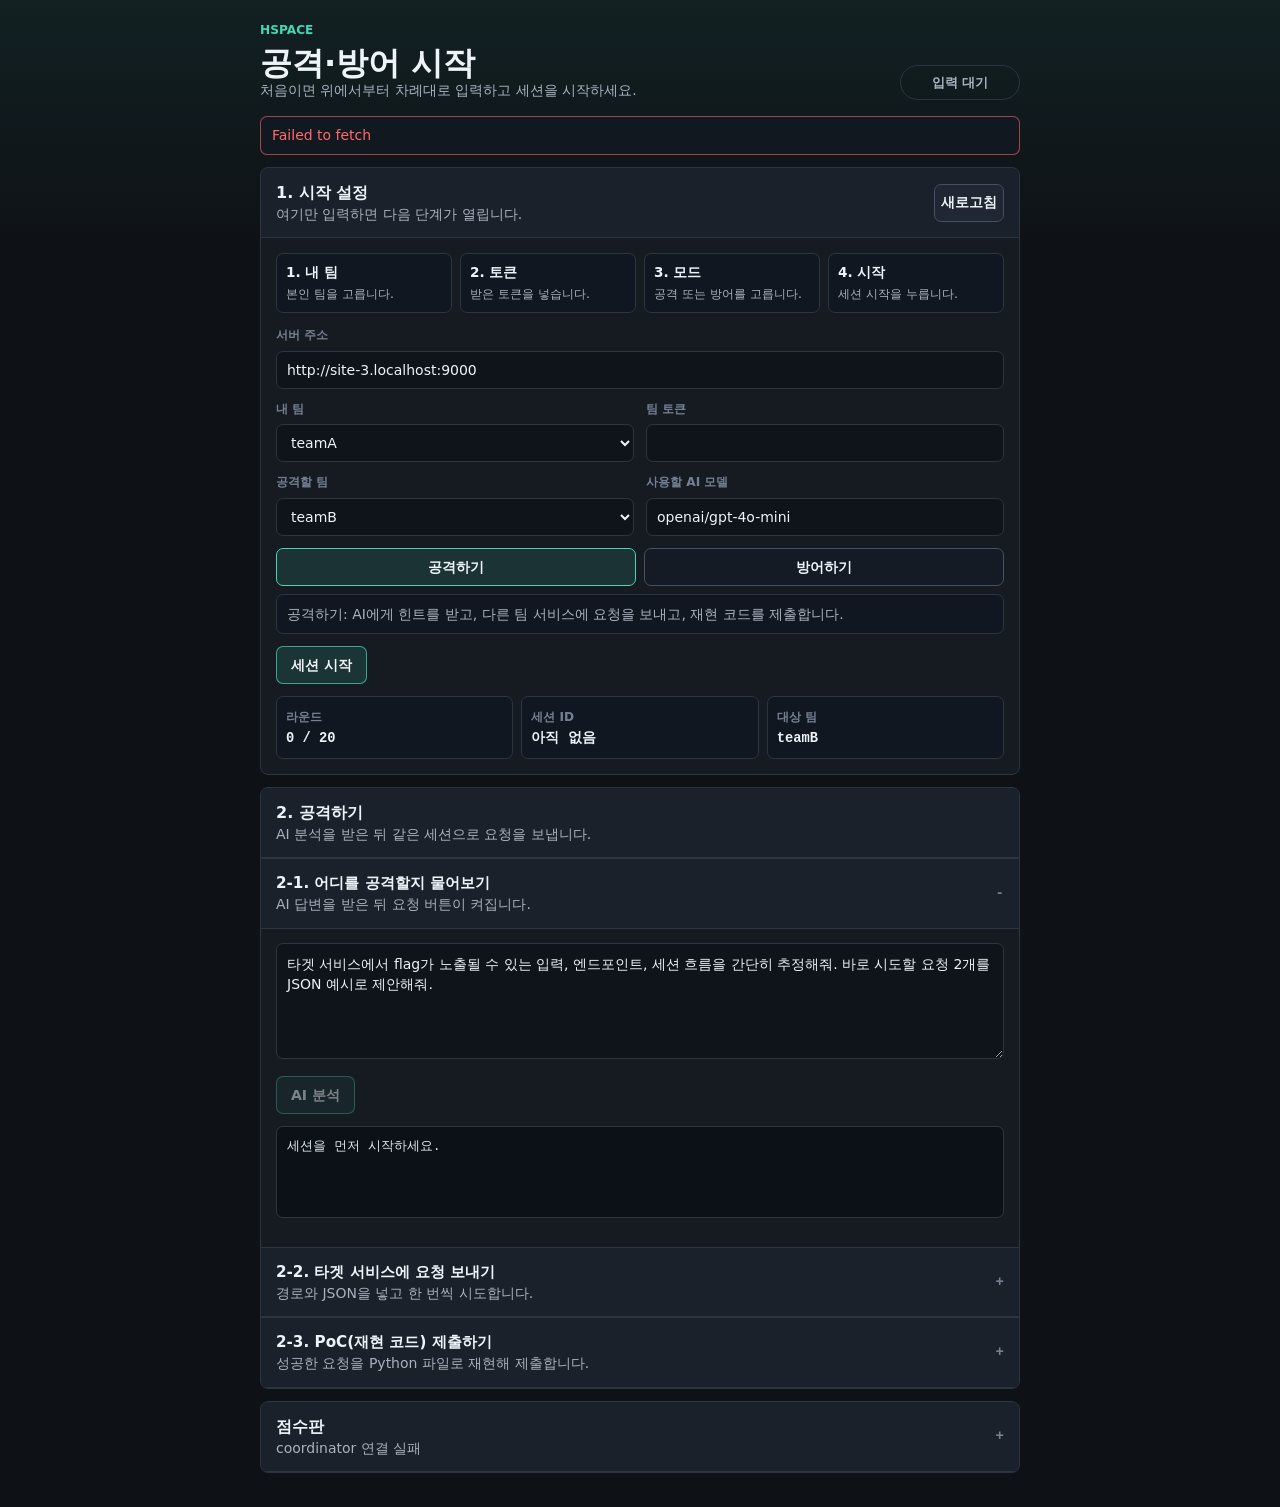
==== commit 1ef0df18: "Unify gitctf workflow and agent runner" ====
--- a/scoreboard/index.html
+++ b/scoreboard/index.html
@@ -650,7 +650,7 @@
 
 <script>
 (() => {
-  const TEAM_IDS = ["teamA", "teamB", "teamC", "teamD", "teamE", "teamF"];
+  const TEAM_IDS = ["teamA", "teamB", "teamC", "teamD", "teamE", "teamF", "teamG"];
   const DEFAULT_MODELS = [
     "openai/gpt-4o-mini",
     "qwen/qwen-2.5-14b",
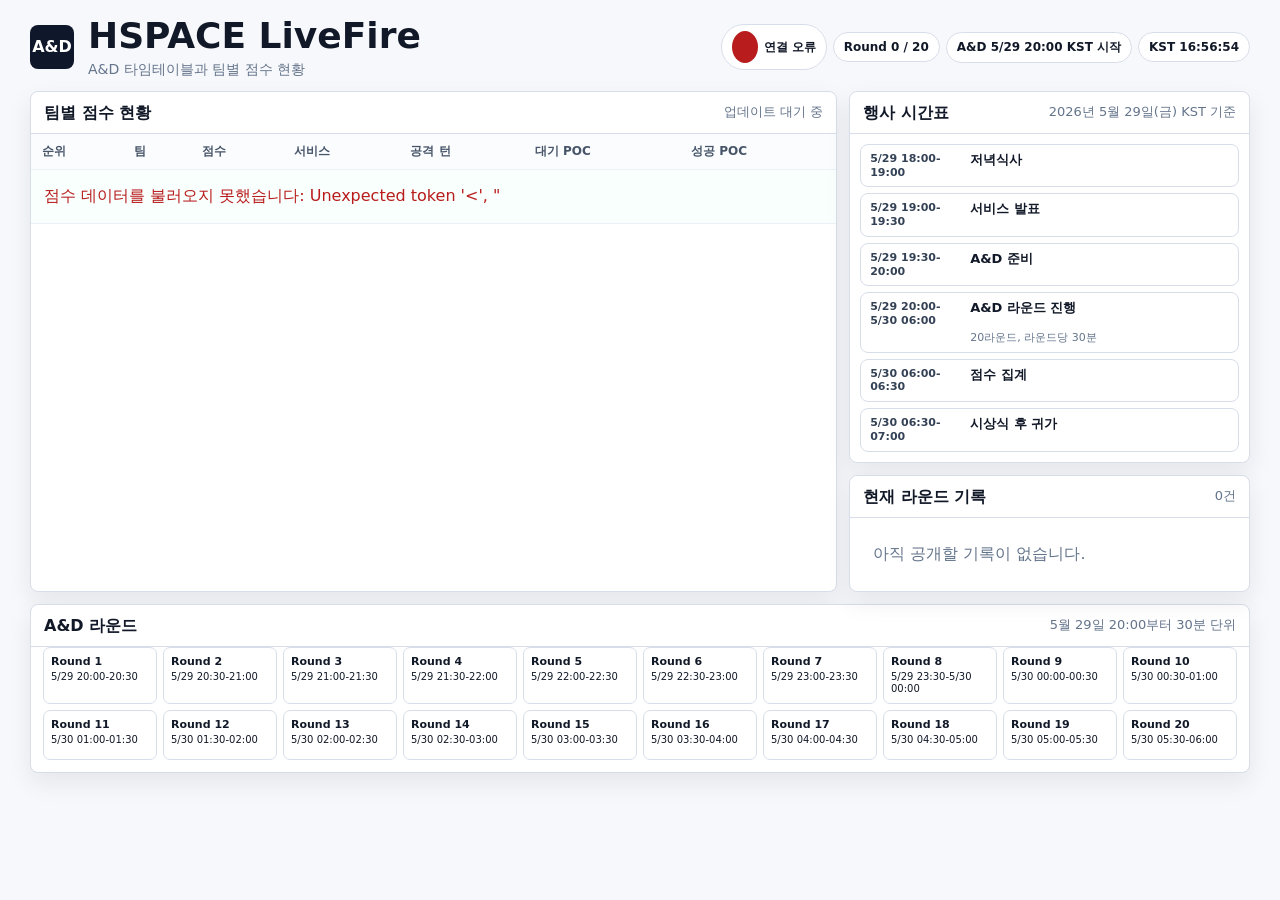
==== commit e86ee8cb: "Implement queued PoC snapshot scoring" ====
--- a/scoreboard/index.html
+++ b/scoreboard/index.html
@@ -1,1218 +1,681 @@
-<!DOCTYPE html>
+<!doctype html>
 <html lang="ko">
 <head>
-<meta charset="UTF-8">
-<meta name="viewport" content="width=device-width, initial-scale=1.0">
-<title>HSPACE 학생용 공격·방어 시작</title>
-<style>
-  :root {
-    color-scheme: dark;
-    --bg: #0e1116;
-    --panel: #171b22;
-    --panel-2: #1f2530;
-    --field: #0f141b;
-    --line: #2c3542;
-    --line-strong: #415064;
-    --text: #eef3f8;
-    --muted: #a8b2c0;
-    --quiet: #748092;
-    --accent: #45d6b5;
-    --accent-2: #ffd166;
-    --danger: #ff6b6b;
-    --ok: #70e08f;
-    --focus: #9be7d8;
-    --radius: 8px;
-    --mono: "SFMono-Regular", Consolas, "Liberation Mono", monospace;
-    --sans: Inter, ui-sans-serif, system-ui, -apple-system, BlinkMacSystemFont, "Segoe UI", sans-serif;
-  }
-
-  * { box-sizing: border-box; }
-  html { min-width: 320px; background: var(--bg); overflow-x: hidden; }
-  body {
-    margin: 0;
-    min-height: 100vh;
-    background:
-      linear-gradient(180deg, rgba(69, 214, 181, 0.08), transparent 260px),
-      var(--bg);
-    color: var(--text);
-    font-family: var(--sans);
-    font-size: 14px;
-    line-height: 1.45;
-    overflow-x: hidden;
-  }
-
-  button, input, select, textarea {
-    font: inherit;
-    min-width: 0;
-  }
-
-  button {
-    min-height: 38px;
-    border: 1px solid var(--line-strong);
-    border-radius: 7px;
-    background: #202733;
-    color: var(--text);
-    cursor: pointer;
-    font-weight: 700;
-  }
-
-  button:hover { border-color: var(--accent); }
-  button:disabled {
-    cursor: not-allowed;
-    opacity: 0.48;
-  }
-
-  button:focus-visible,
-  input:focus-visible,
-  select:focus-visible,
-  textarea:focus-visible {
-    outline: 2px solid var(--focus);
-    outline-offset: 2px;
-  }
-
-  .primary {
-    border-color: rgba(69, 214, 181, 0.72);
-    background: rgba(69, 214, 181, 0.14);
-  }
-
-  .secondary {
-    border-color: rgba(255, 209, 102, 0.62);
-    background: rgba(255, 209, 102, 0.1);
-  }
-
-  input, select, textarea {
-    width: 100%;
-    border: 1px solid var(--line);
-    border-radius: 7px;
-    background: var(--field);
-    color: var(--text);
-  }
-
-  input, select {
-    min-height: 38px;
-    padding: 0 10px;
-  }
-
-  textarea {
-    min-height: 116px;
-    resize: vertical;
-    padding: 10px;
-  }
-
-  code, pre, .mono {
-    font-family: var(--mono);
-  }
-
-  .app {
-    width: min(760px, calc(100vw - 44px));
-    margin: 0 auto;
-    padding: 22px 0;
-    min-width: 0;
-  }
-
-  .top {
-    display: flex;
-    justify-content: space-between;
-    gap: 18px;
-    align-items: flex-end;
-    margin-bottom: 16px;
-  }
-
-  .kicker {
-    margin: 0 0 6px;
-    color: var(--accent);
-    font-size: 0.76rem;
-    font-weight: 900;
-    letter-spacing: 0;
-    text-transform: uppercase;
-  }
-
-  h1, h2, h3, p {
-    margin: 0;
-  }
-
-  h1 {
-    font-size: 2rem;
-    line-height: 1.08;
-  }
-
-  h2 {
-    font-size: 1rem;
-  }
-
-  h3 {
-    font-size: 0.95rem;
-  }
-
-  .subtle {
-    color: var(--muted);
-    overflow-wrap: anywhere;
-  }
-
-  .pill {
-    min-width: 120px;
-    border: 1px solid var(--line);
-    border-radius: 999px;
-    padding: 7px 11px;
-    color: var(--muted);
-    text-align: center;
-    font-size: 0.82rem;
-    font-weight: 800;
-  }
-
-  .panel {
-    border: 1px solid var(--line);
-    border-radius: var(--radius);
-    background: rgba(23, 27, 34, 0.94);
-    margin-bottom: 12px;
-    overflow: hidden;
-  }
-
-  .panel-head,
-  summary {
-    display: flex;
-    justify-content: space-between;
-    gap: 14px;
-    align-items: center;
-    padding: 13px 15px;
-    border-bottom: 1px solid var(--line);
-    background: rgba(31, 37, 48, 0.66);
-  }
-
-  summary {
-    cursor: pointer;
-    list-style: none;
-  }
-
-  summary::-webkit-details-marker {
-    display: none;
-  }
-
-  summary::after {
-    content: "+";
-    color: var(--quiet);
-    font-family: var(--mono);
-    font-weight: 900;
-  }
-
-  details[open] > summary::after {
-    content: "-";
-  }
-
-  .panel-body {
-    padding: 15px;
-  }
-
-  .grid {
-    display: grid;
-    grid-template-columns: repeat(2, minmax(0, 1fr));
-    gap: 12px;
-  }
-
-  .field {
-    display: grid;
-    gap: 6px;
-    min-width: 0;
-  }
-
-  .field span,
-  .label {
-    color: var(--quiet);
-    font-size: 0.76rem;
-    font-weight: 850;
-    text-transform: uppercase;
-  }
-
-  .full {
-    grid-column: 1 / -1;
-  }
-
-  .mode-row {
-    display: grid;
-    grid-template-columns: repeat(2, 1fr);
-    gap: 8px;
-    margin-top: 12px;
-  }
-
-  .mode-btn {
-    background: #151b24;
-  }
-
-  .mode-btn.active {
-    border-color: var(--accent);
-    background: rgba(69, 214, 181, 0.13);
-  }
-
-  .guide {
-    display: grid;
-    grid-template-columns: repeat(4, minmax(0, 1fr));
-    gap: 8px;
-    margin: 0 0 14px;
-    padding: 0;
-    list-style: none;
-  }
-
-  .guide li,
-  .mode-help {
-    border: 1px solid var(--line);
-    border-radius: 7px;
-    background: #111720;
-    color: var(--muted);
-  }
-
-  .guide li {
-    min-height: 58px;
-    min-width: 0;
-    padding: 9px;
-    overflow-wrap: anywhere;
-  }
-
-  .guide b {
-    display: block;
-    color: var(--text);
-    font-size: 0.85rem;
-  }
-
-  .guide span {
-    display: block;
-    margin-top: 2px;
-    font-size: 0.78rem;
-  }
-
-  .mode-help {
-    margin-top: 8px;
-    padding: 9px 10px;
-  }
-
-  .actions {
-    display: flex;
-    gap: 8px;
-    flex-wrap: wrap;
-    margin-top: 12px;
-  }
-
-  .actions button {
-    padding: 0 14px;
-  }
-
-  .run-line {
-    display: grid;
-    grid-template-columns: repeat(3, minmax(0, 1fr));
-    gap: 8px;
-    margin-top: 12px;
-  }
-
-  .mini {
-    min-height: 54px;
-    border: 1px solid var(--line);
-    border-radius: 7px;
-    padding: 9px;
-    background: #111720;
-  }
-
-  .mini b {
-    display: block;
-    margin-top: 2px;
-    overflow: hidden;
-    text-overflow: ellipsis;
-    white-space: nowrap;
-    font-family: var(--mono);
-    font-size: 0.86rem;
-  }
-
-  .notice {
-    min-height: 38px;
-    display: block;
-    border: 1px solid var(--line);
-    border-radius: 7px;
-    margin-bottom: 12px;
-    padding: 8px 11px;
-    color: var(--muted);
-    background: #121820;
-    overflow-wrap: anywhere;
-  }
-
-  .notice[data-tone="ok"] {
-    border-color: rgba(112, 224, 143, 0.55);
-    color: var(--ok);
-  }
-
-  .notice[data-tone="error"] {
-    border-color: rgba(255, 107, 107, 0.58);
-    color: var(--danger);
-  }
-
-  .step {
-    border-top: 1px solid var(--line);
-  }
-
-  .step:first-child {
-    border-top: 0;
-  }
-
-  .step-body {
-    padding: 14px 15px 16px;
-  }
-
-  .compact-row {
-    display: grid;
-    grid-template-columns: 120px 1fr;
-    gap: 8px;
-    margin-bottom: 10px;
-  }
-
-  .result {
-    min-height: 92px;
-    max-height: 280px;
-    overflow: auto;
-    border: 1px solid var(--line);
-    border-radius: 7px;
-    margin-top: 12px;
-    padding: 10px;
-    background: #0c1118;
-    color: #dfe7f0;
-    white-space: pre-wrap;
-    word-break: break-word;
-    font-family: var(--mono);
-    font-size: 0.82rem;
-  }
-
-  .hidden {
-    display: none !important;
-  }
-
-  .score-list {
-    display: grid;
-    gap: 8px;
-    padding: 12px 15px 15px;
-  }
-
-  .score-row {
-    display: grid;
-    grid-template-columns: 42px 1fr auto auto;
-    gap: 10px;
-    align-items: center;
-    border: 1px solid var(--line);
-    border-radius: 7px;
-    padding: 9px 10px;
-    background: #111720;
-  }
-
-  .status-ok { color: var(--ok); }
-  .status-down { color: var(--danger); }
-  .status-unknown { color: var(--quiet); }
-
-  .command {
-    min-height: 104px;
-  }
-
-  @media (max-width: 760px) {
-    .app {
-      width: calc(100vw - 32px);
-      padding: 16px 0;
-    }
-    .top {
+  <meta charset="utf-8">
+  <meta name="viewport" content="width=device-width, initial-scale=1">
+  <title>HSPACE LiveFire Scoreboard</title>
+  <style>
+    :root {
+      --bg: #f7f8fb;
+      --panel: #ffffff;
+      --ink: #111827;
+      --muted: #64748b;
+      --line: #d8dee9;
+      --line-soft: #edf0f5;
+      --accent: #0f766e;
+      --accent-soft: #d9f6f1;
+      --warn: #b45309;
+      --danger: #b91c1c;
+      --ok: #15803d;
+      --shadow: 0 10px 24px rgba(15, 23, 42, .08);
+    }
+
+    * { box-sizing: border-box; }
+
+    body {
+      margin: 0;
+      background: var(--bg);
+      color: var(--ink);
+      font-family: Inter, "Pretendard", "Noto Sans KR", system-ui, -apple-system, BlinkMacSystemFont, sans-serif;
+      letter-spacing: 0;
+    }
+
+    .shell {
+      width: min(1220px, calc(100% - 28px));
+      margin: 0 auto;
+      padding: 16px 0 18px;
+    }
+
+    header {
+      align-items: center;
+      display: flex;
+      gap: 14px;
+      justify-content: space-between;
+      margin-bottom: 12px;
+    }
+
+    .brand {
+      align-items: center;
+      display: flex;
+      gap: 14px;
+      min-width: 0;
+    }
+
+    .mark {
+      align-items: center;
+      background: #0f172a;
+      border-radius: 8px;
+      color: white;
       display: grid;
-      align-items: start;
-    }
-    .top .subtle {
-      max-width: 28ch;
-    }
-    .mode-row {
-      grid-template-columns: 1fr;
-    }
-    .grid { grid-template-columns: 1fr; }
-    .guide { grid-template-columns: repeat(2, minmax(0, 1fr)); }
-    .run-line,
-    .compact-row {
-      grid-template-columns: 1fr;
-    }
-    h1 { font-size: 1.55rem; }
-    .panel-head,
-    summary {
-      align-items: flex-start;
-      flex-direction: column;
-    }
-    summary::after {
-      align-self: flex-end;
-      margin-top: -24px;
-    }
-    .score-row {
-      grid-template-columns: 34px 1fr auto;
-    }
-    .score-row .turns {
-      display: none;
-    }
-  }
-</style>
+      flex: 0 0 44px;
+      font-weight: 800;
+      height: 44px;
+      justify-items: center;
+      line-height: 1;
+      width: 44px;
+    }
+
+    h1 {
+      font-size: clamp(24px, 3vw, 36px);
+      line-height: 1.1;
+      margin: 0;
+    }
+
+    .subtitle {
+      color: var(--muted);
+      font-size: 14px;
+      margin-top: 5px;
+    }
+
+    .statusbar {
+      align-items: center;
+      display: flex;
+      flex-wrap: wrap;
+      gap: 6px;
+      justify-content: flex-end;
+    }
+
+    .pill {
+      align-items: center;
+      background: var(--panel);
+      border: 1px solid var(--line);
+      border-radius: 999px;
+      display: inline-flex;
+      font-size: 12px;
+      font-weight: 700;
+      gap: 6px;
+      min-height: 30px;
+      padding: 6px 10px;
+      white-space: nowrap;
+    }
+
+    .dot {
+      border-radius: 50%;
+      display: inline-block;
+      height: 9px;
+      width: 9px;
+    }
+
+    .dot.active { background: var(--ok); }
+    .dot.idle { background: var(--warn); }
+    .dot.error { background: var(--danger); }
+
+    .grid {
+      display: grid;
+      gap: 12px;
+      grid-template-areas:
+        "scores schedule"
+        "scores feed"
+        "rounds rounds";
+      grid-template-columns: minmax(0, 1.45fr) minmax(292px, .72fr);
+    }
+
+    .scores-card { grid-area: scores; }
+    .schedule-card { grid-area: schedule; }
+    .rounds-card { grid-area: rounds; }
+    .feed-card { grid-area: feed; }
+
+    .panel {
+      background: var(--panel);
+      border: 1px solid var(--line);
+      border-radius: 8px;
+      box-shadow: var(--shadow);
+      min-width: 0;
+    }
+
+    .panel-head {
+      align-items: center;
+      border-bottom: 1px solid var(--line);
+      display: flex;
+      gap: 10px;
+      justify-content: space-between;
+      padding: 11px 13px;
+    }
+
+    h2 {
+      font-size: 16px;
+      line-height: 1.2;
+      margin: 0;
+    }
+
+    .hint {
+      color: var(--muted);
+      font-size: 13px;
+    }
+
+    .table-wrap { overflow-x: auto; }
+
+    table {
+      border-collapse: collapse;
+      min-width: 720px;
+      width: 100%;
+    }
+
+    th, td {
+      border-bottom: 1px solid var(--line-soft);
+      padding: 9px 11px;
+      text-align: left;
+      vertical-align: middle;
+      white-space: nowrap;
+    }
+
+    th {
+      background: #fbfcfe;
+      color: #475569;
+      font-size: 12px;
+      font-weight: 800;
+      text-transform: uppercase;
+    }
+
+    tbody tr:first-child td { background: #f8fffd; }
+    tbody tr:hover td { background: #f8fafc; }
+
+    .rank {
+      align-items: center;
+      background: #e2e8f0;
+      border-radius: 999px;
+      display: inline-flex;
+      font-size: 12px;
+      font-weight: 800;
+      height: 24px;
+      justify-content: center;
+      width: 32px;
+    }
+
+    .score {
+      font-size: 18px;
+      font-variant-numeric: tabular-nums;
+      font-weight: 850;
+    }
+
+    .status {
+      border-radius: 999px;
+      display: inline-flex;
+      font-size: 12px;
+      font-weight: 800;
+      padding: 5px 9px;
+    }
+
+    .status.ok { background: #dcfce7; color: #166534; }
+    .status.faulty { background: #fef3c7; color: #92400e; }
+    .status.down { background: #fee2e2; color: #991b1b; }
+    .status.unknown { background: #e2e8f0; color: #475569; }
+
+    .timeline {
+      display: grid;
+      gap: 6px;
+      padding: 10px;
+    }
+
+    .slot {
+      border: 1px solid var(--line);
+      border-radius: 8px;
+      display: grid;
+      gap: 3px 8px;
+      grid-template-columns: 92px 1fr;
+      padding: 7px 9px;
+    }
+
+    .slot.now {
+      background: var(--accent-soft);
+      border-color: #5eead4;
+    }
+
+    .slot-time {
+      color: #334155;
+      font-size: 11px;
+      font-variant-numeric: tabular-nums;
+      font-weight: 850;
+      line-height: 1.25;
+    }
+
+    .slot-title {
+      font-size: 13px;
+      font-weight: 800;
+      line-height: 1.25;
+    }
+
+    .slot-note {
+      color: var(--muted);
+      font-size: 11px;
+      grid-column: 2;
+      line-height: 1.25;
+    }
+
+    .round-grid {
+      display: grid;
+      gap: 6px;
+      grid-template-columns: repeat(10, minmax(0, 1fr));
+      padding: 0 12px 12px;
+    }
+
+    .round {
+      border: 1px solid var(--line);
+      border-radius: 7px;
+      min-height: 50px;
+      padding: 7px;
+    }
+
+    .round.now {
+      background: #0f766e;
+      border-color: #0f766e;
+      color: white;
+    }
+
+    .round.done {
+      background: #f1f5f9;
+      color: #64748b;
+    }
+
+    .round-label {
+      font-size: 11px;
+      font-weight: 850;
+    }
+
+    .round-time {
+      font-size: 10px;
+      line-height: 1.25;
+      margin-top: 3px;
+    }
+
+    .feed {
+      display: grid;
+      gap: 6px;
+      overflow: visible;
+      padding: 10px;
+    }
+
+    .event {
+      border: 1px solid var(--line);
+      border-radius: 8px;
+      padding: 8px 9px;
+    }
+
+    .event strong { font-size: 13px; }
+    .event div { color: var(--muted); font-size: 12px; margin-top: 3px; }
+
+    .empty, .error {
+      color: var(--muted);
+      padding: 16px 13px;
+    }
+
+    .error { color: var(--danger); }
+
+    @media (max-width: 900px) {
+      header { align-items: flex-start; flex-direction: column; }
+      .statusbar { justify-content: flex-start; }
+      .grid {
+        grid-template-areas:
+          "scores"
+          "schedule"
+          "rounds"
+          "feed";
+        grid-template-columns: 1fr;
+      }
+      .timeline {
+        grid-template-columns: repeat(2, minmax(0, 1fr));
+      }
+      .round-grid { grid-template-columns: repeat(4, minmax(0, 1fr)); }
+    }
+
+    @media (max-width: 560px) {
+      .shell { width: min(100% - 18px, 1180px); padding-top: 10px; }
+      .mark { height: 40px; width: 40px; flex-basis: 40px; }
+      .statusbar {
+        display: grid;
+        grid-template-columns: repeat(2, minmax(0, 1fr));
+        width: 100%;
+      }
+      .pill {
+        justify-content: center;
+        text-align: center;
+        white-space: normal;
+      }
+      .panel-head { align-items: flex-start; flex-direction: column; }
+      .timeline { grid-template-columns: 1fr; }
+      .slot { grid-template-columns: 86px 1fr; }
+      .round-grid { grid-template-columns: repeat(2, minmax(0, 1fr)); }
+    }
+
+    @media (max-width: 720px) {
+      .table-wrap { overflow: visible; }
+      table {
+        display: block;
+        min-width: 0;
+      }
+      thead { display: none; }
+      tbody {
+        display: grid;
+        gap: 8px;
+        padding: 10px;
+      }
+      tr {
+        background: #fff;
+        border: 1px solid var(--line);
+        border-radius: 8px;
+        display: grid;
+        padding: 8px 10px;
+      }
+      tbody tr:first-child td,
+      tbody tr:hover td { background: transparent; }
+      td {
+        align-items: center;
+        border-bottom: 0;
+        display: flex;
+        gap: 12px;
+        justify-content: space-between;
+        padding: 6px 0;
+        white-space: normal;
+      }
+      td::before {
+        color: var(--muted);
+        content: attr(data-label);
+        flex: 0 0 78px;
+        font-size: 12px;
+        font-weight: 800;
+      }
+      td.empty,
+      td.error {
+        display: block;
+        padding: 12px 0;
+      }
+      td.empty::before,
+      td.error::before { display: none; }
+    }
+  </style>
 </head>
 <body>
-<main class="app">
-  <header class="top">
-    <div>
-      <p class="kicker">HSPACE</p>
-      <h1>공격·방어 시작</h1>
-      <p class="subtle">처음이면 위에서부터 차례대로 입력하고 세션을 시작하세요.</p>
-    </div>
-    <div class="pill" id="connectionStatus">대기 중</div>
-  </header>
-
-  <div class="notice" id="notice">지금 할 일: 팀, 토큰, 모드를 고르고 세션을 시작하세요.</div>
-
-  <section class="panel">
-    <div class="panel-head">
-      <div>
-        <h2>1. 시작 설정</h2>
-        <p class="subtle">여기만 입력하면 다음 단계가 열립니다.</p>
-      </div>
-      <button id="refreshBtn" type="button">새로고침</button>
-    </div>
-    <div class="panel-body">
-      <ol class="guide" aria-label="처음 시작 순서">
-        <li><b>1. 내 팀</b><span>본인 팀을 고릅니다.</span></li>
-        <li><b>2. 토큰</b><span>받은 토큰을 넣습니다.</span></li>
-        <li><b>3. 모드</b><span>공격 또는 방어를 고릅니다.</span></li>
-        <li><b>4. 시작</b><span>세션 시작을 누릅니다.</span></li>
-      </ol>
-      <div class="grid">
-        <label class="field full">
-          <span>서버 주소</span>
-          <input id="coordinatorUrl" spellcheck="false" autocomplete="off">
-        </label>
-        <label class="field">
-          <span>내 팀</span>
-          <select id="teamId"></select>
-        </label>
-        <label class="field">
-          <span id="tokenLabel">팀 토큰</span>
-          <input id="teamToken" type="password" autocomplete="off">
-        </label>
-        <label class="field" id="targetField">
-          <span>공격할 팀</span>
-          <select id="targetTeam"></select>
-        </label>
-        <label class="field">
-          <span>사용할 AI 모델</span>
-          <input id="modelId" list="modelChoices" spellcheck="false" autocomplete="off">
-          <datalist id="modelChoices"></datalist>
-        </label>
-      </div>
-      <div class="mode-row" role="group" aria-label="mode">
-        <button class="mode-btn active" id="modeAttack" type="button">공격하기</button>
-        <button class="mode-btn" id="modeDefense" type="button">방어하기</button>
-      </div>
-      <div class="mode-help" id="modeHelp">공격하기: AI에게 힌트를 받고, 다른 팀 서비스에 요청을 보내고, 재현 코드를 제출합니다.</div>
-      <div class="actions">
-        <button class="primary" id="startRunBtn" type="button">세션 시작</button>
-      </div>
-      <div class="run-line">
-        <div class="mini">
-          <span class="label">라운드</span>
-          <b id="roundBadge">0 / 20</b>
-        </div>
-        <div class="mini">
-          <span class="label">세션 ID</span>
-          <b id="runBadge">아직 없음</b>
-        </div>
-        <div class="mini">
-          <span class="label">대상 팀</span>
-          <b id="targetBadge">-</b>
+  <div class="shell">
+    <header>
+      <div class="brand">
+        <div class="mark">A&amp;D</div>
+        <div>
+          <h1>HSPACE LiveFire</h1>
+          <div class="subtitle">A&amp;D 타임테이블과 팀별 점수 현황</div>
         </div>
       </div>
-    </div>
-  </section>
-
-  <section class="panel" id="attackPanel">
-    <div class="panel-head">
-      <div>
-        <h2>2. 공격하기</h2>
-        <p class="subtle">AI 분석을 받은 뒤 같은 세션으로 요청을 보냅니다.</p>
+      <div class="statusbar">
+        <div class="pill"><span id="live-dot" class="dot idle"></span><span id="round-state">대기 중</span></div>
+        <div class="pill" id="round-pill">Round 0 / 20</div>
+        <div class="pill">A&amp;D 5/29 20:00 KST 시작</div>
+        <div class="pill" id="clock-pill">KST --:--:--</div>
       </div>
-    </div>
-
-    <details class="step" open>
-      <summary>
-        <div>
-          <h3>2-1. 어디를 공격할지 물어보기</h3>
-          <p class="subtle">AI 답변을 받은 뒤 요청 버튼이 켜집니다.</p>
+    </header>
+
+    <main class="grid">
+      <section class="panel scores-card">
+        <div class="panel-head">
+          <h2>팀별 점수 현황</h2>
+          <div class="hint" id="updated-at">업데이트 대기 중</div>
         </div>
-      </summary>
-      <div class="step-body">
-        <textarea id="scanPrompt" spellcheck="false">타겟 서비스에서 flag가 노출될 수 있는 입력, 엔드포인트, 세션 흐름을 간단히 추정해줘. 바로 시도할 요청 2개를 JSON 예시로 제안해줘.</textarea>
-        <div class="actions">
-          <button class="primary" id="scanBtn" type="button" disabled>AI 분석</button>
+        <div class="table-wrap">
+          <table>
+            <thead>
+              <tr>
+                <th>순위</th>
+                <th>팀</th>
+                <th>점수</th>
+                <th>서비스</th>
+                <th>공격 턴</th>
+                <th>대기 PoC</th>
+                <th>성공 PoC</th>
+              </tr>
+            </thead>
+            <tbody id="score-body">
+              <tr><td colspan="7" class="empty">점수 데이터를 불러오는 중입니다.</td></tr>
+            </tbody>
+          </table>
         </div>
-        <pre class="result" id="scanOutput">세션을 먼저 시작하세요.</pre>
-      </div>
-    </details>
-
-    <details class="step">
-      <summary>
-        <div>
-          <h3>2-2. 타겟 서비스에 요청 보내기</h3>
-          <p class="subtle">경로와 JSON을 넣고 한 번씩 시도합니다.</p>
+      </section>
+
+      <aside class="panel schedule-card">
+        <div class="panel-head">
+          <h2>행사 시간표</h2>
+          <div class="hint">2026년 5월 29일(금) KST 기준</div>
         </div>
-      </summary>
-      <div class="step-body">
-        <div class="compact-row">
-          <select id="probeMethod">
-            <option>POST</option>
-            <option>GET</option>
-            <option>PUT</option>
-            <option>PATCH</option>
-            <option>DELETE</option>
-          </select>
-          <input id="probePath" spellcheck="false" value="/chat">
+        <div class="timeline" id="timeline"></div>
+      </aside>
+
+      <section class="panel rounds-card">
+        <div class="panel-head">
+          <h2>A&amp;D 라운드</h2>
+          <div class="hint">5월 29일 20:00부터 30분 단위</div>
         </div>
-        <textarea id="probeBody" spellcheck="false">{"message":"회의 빠질 핑계 추천해줘"}</textarea>
-        <div class="actions">
-          <button class="primary" id="probeBtn" type="button" disabled>요청 보내기</button>
+        <div class="round-grid" id="round-grid"></div>
+      </section>
+
+      <section class="panel feed-card">
+        <div class="panel-head">
+          <h2>현재 라운드 기록</h2>
+          <div class="hint" id="exploit-count">0건</div>
         </div>
-        <pre class="result" id="probeOutput">AI 분석이 끝나면 요청을 보낼 수 있습니다.</pre>
-      </div>
-    </details>
-
-    <details class="step">
-      <summary>
-        <div>
-          <h3>2-3. PoC(재현 코드) 제출하기</h3>
-          <p class="subtle">성공한 요청을 Python 파일로 재현해 제출합니다.</p>
+        <div class="feed" id="event-feed">
+          <div class="empty">아직 공개할 기록이 없습니다.</div>
         </div>
-      </summary>
-      <div class="step-body">
-        <div class="compact-row">
-          <select id="flagId">
-            <option value="vuln1">vuln1</option>
-            <option value="vuln2">vuln2</option>
-            <option value="vuln3">vuln3</option>
-            <option value="vuln4">vuln4</option>
-          </select>
-          <input id="pocFilename" spellcheck="false" value="poc.py">
-        </div>
-        <textarea id="pocPrompt" spellcheck="false">직전 요청을 Python requests 코드로 재현하는 poc.py를 작성해줘. 마지막 stdout 줄에는 발견한 flag만 출력하게 해줘.</textarea>
-        <div class="actions">
-          <button class="secondary" id="pocGenerateBtn" type="button" disabled>PoC 초안</button>
-          <button class="primary" id="pocSubmitBtn" type="button" disabled>제출</button>
-        </div>
-        <textarea class="command" id="pocCode" spellcheck="false"># PoC 초안을 만들거나 직접 작성하세요.</textarea>
-        <pre class="result" id="pocOutput">PoC 제출 결과가 여기에 표시됩니다.</pre>
-      </div>
-    </details>
-  </section>
-
-  <section class="panel hidden" id="defensePanel">
-    <div class="panel-head">
-      <div>
-        <h2>2. 방어하기</h2>
-        <p class="subtle">내가 맡은 서비스 코드를 고치고 세션 ID를 커밋에 남깁니다.</p>
-      </div>
-    </div>
-
-    <details class="step" open>
-      <summary>
-        <div>
-          <h3>2-1. 방어할 부분 물어보기</h3>
-          <p class="subtle">AI에게 취약 입력과 우선 패치 위치를 물어봅니다.</p>
-        </div>
-      </summary>
-      <div class="step-body">
-        <textarea id="defensePrompt" spellcheck="false">내 방어 대상 서비스에서 prompt injection, flag leakage, 세션 오염 가능성을 줄이는 패치 방향을 짧게 정리해줘. 변경 우선순위와 테스트할 요청도 같이 적어줘.</textarea>
-        <div class="actions">
-          <button class="primary" id="defenseAskBtn" type="button" disabled>AI 조언</button>
-        </div>
-        <pre class="result" id="defenseOutput">방어 세션을 먼저 시작하세요.</pre>
-      </div>
-    </details>
-
-    <details class="step">
-      <summary>
-        <div>
-          <h3>2-2. 제출 명령 확인하기</h3>
-          <p class="subtle">커밋 메시지에 세션 ID가 있어야 방어 제출로 인정됩니다.</p>
-        </div>
-      </summary>
-      <div class="step-body">
-        <pre class="result command" id="defenseCommands">세션을 시작하면 명령이 생성됩니다.</pre>
-      </div>
-    </details>
-  </section>
-
-  <details class="panel">
-    <summary>
-      <div>
-        <h2>점수판</h2>
-        <p class="subtle" id="scoreMeta">접힌 상태로 유지됩니다.</p>
-      </div>
-    </summary>
-    <div class="score-list" id="scoreRows"></div>
-  </details>
-</main>
-
-<script>
-(() => {
-  const TEAM_IDS = ["teamA", "teamB", "teamC", "teamD", "teamE", "teamF", "teamG"];
-  const DEFAULT_MODELS = [
-    "openai/gpt-4o-mini",
-    "qwen/qwen-2.5-14b",
-    "google/gemini-flash-1.5",
-    "google/gemini-2.0-flash-001",
-    "microsoft/phi-4",
-    "mistralai/mistral-small-3.1",
-    "xiaomi/mimo"
-  ];
-  const SDK_NAME = "hspace-agent-sdk/1";
-  const textEncoder = new TextEncoder();
-
-  const el = (id) => document.getElementById(id);
-  const els = {
-    coordinatorUrl: el("coordinatorUrl"),
-    teamId: el("teamId"),
-    teamToken: el("teamToken"),
-    tokenLabel: el("tokenLabel"),
-    targetField: el("targetField"),
-    targetTeam: el("targetTeam"),
-    modelId: el("modelId"),
-    modelChoices: el("modelChoices"),
-    modeAttack: el("modeAttack"),
-    modeDefense: el("modeDefense"),
-    modeHelp: el("modeHelp"),
-    startRunBtn: el("startRunBtn"),
-    refreshBtn: el("refreshBtn"),
-    connectionStatus: el("connectionStatus"),
-    notice: el("notice"),
-    roundBadge: el("roundBadge"),
-    runBadge: el("runBadge"),
-    targetBadge: el("targetBadge"),
-    attackPanel: el("attackPanel"),
-    defensePanel: el("defensePanel"),
-    scanPrompt: el("scanPrompt"),
-    scanBtn: el("scanBtn"),
-    scanOutput: el("scanOutput"),
-    probeMethod: el("probeMethod"),
-    probePath: el("probePath"),
-    probeBody: el("probeBody"),
-    probeBtn: el("probeBtn"),
-    probeOutput: el("probeOutput"),
-    flagId: el("flagId"),
-    pocFilename: el("pocFilename"),
-    pocPrompt: el("pocPrompt"),
-    pocGenerateBtn: el("pocGenerateBtn"),
-    pocSubmitBtn: el("pocSubmitBtn"),
-    pocCode: el("pocCode"),
-    pocOutput: el("pocOutput"),
-    defensePrompt: el("defensePrompt"),
-    defenseAskBtn: el("defenseAskBtn"),
-    defenseOutput: el("defenseOutput"),
-    defenseCommands: el("defenseCommands"),
-    scoreMeta: el("scoreMeta"),
-    scoreRows: el("scoreRows")
-  };
-
-  const defaultCoordinator = location.protocol.startsWith("http")
-    ? `${location.protocol}//${location.hostname}:9000`
-    : "http://127.0.0.1:9000";
-
-  const state = {
-    mode: "attack",
-    coordinator: localStorage.getItem("hspace.coordinator") || defaultCoordinator,
-    round: 0,
-    totalRounds: 20,
-    board: null,
-    runId: "",
-    runToken: "",
-    targetTeam: "",
-    scanCallId: null,
-    pocCallId: null,
-    defenseCallId: null,
-    lastProbe: null
-  };
-
-  function init() {
-    TEAM_IDS.forEach((teamId) => {
-      els.teamId.add(new Option(teamId, teamId));
+      </section>
+    </main>
+  </div>
+
+  <script>
+    const TOTAL_ROUNDS = 20;
+    const ROUND_MINUTES = 30;
+    const EVENT_YEAR = 2026;
+    const EVENT_MONTH_INDEX = 4;
+    const EVENT_DAY = 29;
+    const schedule = [
+      ["18:00", "19:00", "저녁식사"],
+      ["19:00", "19:30", "서비스 발표"],
+      ["19:30", "20:00", "A&D 준비"],
+      ["20:00", "06:00", "A&D 라운드 진행", "20라운드, 라운드당 30분"],
+      ["06:00", "06:30", "점수 집계"],
+      ["06:30", "07:00", "시상식 후 귀가"]
+    ];
+
+    const fmt = new Intl.DateTimeFormat("ko-KR", {
+      timeZone: "Asia/Seoul",
+      hour: "2-digit",
+      minute: "2-digit",
+      second: "2-digit",
+      hour12: false
     });
-    els.teamId.value = localStorage.getItem("hspace.teamId") || "teamA";
-    els.coordinatorUrl.value = state.coordinator;
-    els.modelId.value = localStorage.getItem("hspace.modelId") || DEFAULT_MODELS[0];
-    setModelChoices(DEFAULT_MODELS);
-    bindEvents();
-    updateMode("attack");
-    refreshScoreboard();
-  }
-
-  function bindEvents() {
-    els.refreshBtn.addEventListener("click", refreshScoreboard);
-    els.startRunBtn.addEventListener("click", startRun);
-    els.modeAttack.addEventListener("click", () => updateMode("attack"));
-    els.modeDefense.addEventListener("click", () => updateMode("defense"));
-    els.teamId.addEventListener("change", () => {
-      localStorage.setItem("hspace.teamId", els.teamId.value);
-      resetRun();
-      updateTargets();
-    });
-    els.targetTeam.addEventListener("change", () => {
-      state.targetTeam = els.targetTeam.value;
-      updateBadges();
-    });
-    els.coordinatorUrl.addEventListener("change", () => {
-      state.coordinator = cleanBase(els.coordinatorUrl.value);
-      els.coordinatorUrl.value = state.coordinator;
-      localStorage.setItem("hspace.coordinator", state.coordinator);
-      resetRun();
-      refreshScoreboard();
-    });
-    els.modelId.addEventListener("change", () => localStorage.setItem("hspace.modelId", els.modelId.value));
-    els.scanBtn.addEventListener("click", runScan);
-    els.probeBtn.addEventListener("click", sendProbe);
-    els.pocGenerateBtn.addEventListener("click", generatePoc);
-    els.pocSubmitBtn.addEventListener("click", submitPoc);
-    els.defenseAskBtn.addEventListener("click", askDefense);
-  }
-
-  function cleanBase(value) {
-    return (value || defaultCoordinator).trim().replace(/\/+$/, "");
-  }
-
-  function setNotice(message, tone = "info") {
-    els.notice.textContent = message;
-    els.notice.dataset.tone = tone;
-  }
-
-  function setBusy(isBusy, label = "처리 중") {
-    els.connectionStatus.textContent = isBusy ? label : "입력 대기";
-  }
-
-  function setModelChoices(models) {
-    els.modelChoices.innerHTML = "";
-    models.forEach((model) => els.modelChoices.append(new Option(model, model)));
-  }
-
-  function updateMode(mode) {
-    state.mode = mode;
-    els.modeAttack.classList.toggle("active", mode === "attack");
-    els.modeDefense.classList.toggle("active", mode === "defense");
-    els.attackPanel.classList.toggle("hidden", mode !== "attack");
-    els.defensePanel.classList.toggle("hidden", mode !== "defense");
-    els.targetField.classList.toggle("hidden", mode !== "attack");
-    els.tokenLabel.textContent = mode === "defense" ? "방어 토큰" : "팀 토큰";
-    els.modeHelp.textContent = mode === "defense"
-      ? "방어하기: 내 방어 대상 서비스를 고치고, 세션 ID가 들어간 커밋으로 제출합니다."
-      : "공격하기: AI에게 힌트를 받고, 다른 팀 서비스에 요청을 보내고, 재현 코드를 제출합니다.";
-    resetRun();
-    updateTargets();
-  }
-
-  function resetRun() {
-    state.runId = "";
-    state.runToken = "";
-    state.scanCallId = null;
-    state.pocCallId = null;
-    state.defenseCallId = null;
-    state.lastProbe = null;
-    els.scanOutput.textContent = "세션을 먼저 시작하세요.";
-    els.probeOutput.textContent = "AI 분석이 끝나면 요청을 보낼 수 있습니다.";
-    els.pocOutput.textContent = "PoC 제출 결과가 여기에 표시됩니다.";
-    els.defenseOutput.textContent = "방어 세션을 먼저 시작하세요.";
-    els.defenseCommands.textContent = "세션을 시작하면 명령이 생성됩니다.";
-    updateBadges();
-    updateButtons();
-  }
-
-  function updateButtons() {
-    const hasRun = Boolean(state.runId && state.runToken);
-    els.scanBtn.disabled = !hasRun || state.mode !== "attack";
-    els.probeBtn.disabled = !hasRun || state.mode !== "attack" || !state.scanCallId;
-    els.pocGenerateBtn.disabled = !hasRun || state.mode !== "attack" || !state.scanCallId;
-    els.pocSubmitBtn.disabled = !hasRun || state.mode !== "attack" || !state.pocCallId;
-    els.defenseAskBtn.disabled = !hasRun || state.mode !== "defense";
-  }
-
-  function currentTeamInfo() {
-    const scores = state.board && Array.isArray(state.board.scores) ? state.board.scores : [];
-    return scores.find((team) => team.team_id === els.teamId.value) || null;
-  }
-
-  function fallbackAttackTargets(teamId) {
-    const index = TEAM_IDS.indexOf(teamId);
-    const previous = TEAM_IDS[(index - 1 + TEAM_IDS.length) % TEAM_IDS.length];
-    return TEAM_IDS.filter((team) => team !== teamId && team !== previous);
-  }
-
-  function defenseTarget(teamId) {
-    const index = TEAM_IDS.indexOf(teamId);
-    return TEAM_IDS[(index - 1 + TEAM_IDS.length) % TEAM_IDS.length];
-  }
-
-  function updateTargets() {
-    const teamId = els.teamId.value;
-    const teamInfo = currentTeamInfo();
-    const targets = teamInfo && Array.isArray(teamInfo.attack_targets)
-      ? teamInfo.attack_targets
-      : fallbackAttackTargets(teamId);
-
-    els.targetTeam.innerHTML = "";
-    targets.forEach((target) => els.targetTeam.add(new Option(target, target)));
-    if (!targets.includes(state.targetTeam)) {
-      state.targetTeam = targets[0] || "";
-    }
-    els.targetTeam.value = state.targetTeam;
-    updateBadges();
-  }
-
-  function activeTarget() {
-    return state.mode === "defense" ? defenseTarget(els.teamId.value) : els.targetTeam.value;
-  }
-
-  function updateBadges() {
-    els.roundBadge.textContent = `${state.round} / ${state.totalRounds}`;
-    els.runBadge.textContent = state.runId ? state.runId : "아직 없음";
-    els.targetBadge.textContent = activeTarget() || "-";
-  }
-
-  async function api(path, options = {}, signed = false) {
-    state.coordinator = cleanBase(els.coordinatorUrl.value);
-    const headers = new Headers(options.headers || {});
-    const body = options.body;
-    const isFormData = body instanceof FormData;
-    if (body && !isFormData && !headers.has("Content-Type")) {
-      headers.set("Content-Type", "application/json");
-    }
-    if (signed) {
-      const sdkHeaders = await signedHeaders(options.method || "GET", path);
-      Object.entries(sdkHeaders).forEach(([key, value]) => headers.set(key, value));
-    }
-    const response = await fetch(`${state.coordinator}${path}`, {
-      ...options,
-      headers
-    });
-    const text = await response.text();
-    let data = null;
-    if (text) {
+
+    function kstNow() {
+      return new Date(new Date().toLocaleString("en-US", { timeZone: "Asia/Seoul" }));
+    }
+
+    function eventBaseDate() {
+      const base = new Date(EVENT_YEAR, EVENT_MONTH_INDEX, EVENT_DAY);
+      base.setHours(0, 0, 0, 0);
+      return base;
+    }
+
+    function atTime(base, hhmm, nextDay = false) {
+      const [h, m] = hhmm.split(":").map(Number);
+      const d = new Date(base);
+      d.setHours(h, m, 0, 0);
+      if (nextDay) d.setDate(d.getDate() + 1);
+      return d;
+    }
+
+    function scheduleWindow(base, start, end) {
+      const startNext = start < "12:00";
+      const endNext = end <= start || end < "12:00";
+      return [atTime(base, start, startNext), atTime(base, end, endNext)];
+    }
+
+    function humanTime(date) {
+      return date.toLocaleTimeString("ko-KR", { hour: "2-digit", minute: "2-digit", hour12: false });
+    }
+
+    function humanDayTime(date) {
+      return `${date.getMonth() + 1}/${date.getDate()} ${humanTime(date)}`;
+    }
+
+    function humanRange(start, end) {
+      const sameDay = start.getFullYear() === end.getFullYear()
+        && start.getMonth() === end.getMonth()
+        && start.getDate() === end.getDate();
+      return sameDay ? `${humanDayTime(start)}-${humanTime(end)}` : `${humanDayTime(start)}-${humanDayTime(end)}`;
+    }
+
+    function renderTimeline(now = kstNow()) {
+      const base = eventBaseDate();
+      const root = document.getElementById("timeline");
+      root.innerHTML = "";
+      for (const item of schedule) {
+        const [start, end, title, note] = item;
+        const [s, e] = scheduleWindow(base, start, end);
+        const active = now >= s && now < e;
+        const el = document.createElement("div");
+        el.className = "slot" + (active ? " now" : "");
+        el.innerHTML = `
+          <div class="slot-time">${humanRange(s, e)}</div>
+          <div class="slot-title">${title}</div>
+          ${note ? `<div class="slot-note">${note}</div>` : ""}
+        `;
+        root.appendChild(el);
+      }
+    }
+
+    function scheduledRound(now = kstNow()) {
+      const base = eventBaseDate();
+      const start = atTime(base, "20:00", false);
+      const end = new Date(start.getTime() + TOTAL_ROUNDS * ROUND_MINUTES * 60 * 1000);
+      if (now < start || now >= end) return 0;
+      return Math.floor((now - start) / (ROUND_MINUTES * 60 * 1000)) + 1;
+    }
+
+    function renderRounds(currentRound, now = kstNow()) {
+      const grid = document.getElementById("round-grid");
+      const base = eventBaseDate();
+      const start = atTime(base, "20:00", false);
+      const scheduled = scheduledRound(now);
+      const activeRound = currentRound || scheduled;
+      grid.innerHTML = "";
+      for (let i = 1; i <= TOTAL_ROUNDS; i += 1) {
+        const s = new Date(start.getTime() + (i - 1) * ROUND_MINUTES * 60 * 1000);
+        const e = new Date(s.getTime() + ROUND_MINUTES * 60 * 1000);
+        const el = document.createElement("div");
+        el.className = "round";
+        if (i === activeRound) el.classList.add("now");
+        else if (i < activeRound) el.classList.add("done");
+        el.innerHTML = `<div class="round-label">Round ${i}</div><div class="round-time">${humanRange(s, e)}</div>`;
+        grid.appendChild(el);
+      }
+    }
+
+    function statusClass(value) {
+      const v = String(value || "UNKNOWN").toUpperCase();
+      if (v === "OK") return "ok";
+      if (v === "FAULTY") return "faulty";
+      if (v === "DOWN") return "down";
+      return "unknown";
+    }
+
+    function renderScores(data) {
+      const tbody = document.getElementById("score-body");
+      const rows = data.scores || [];
+      if (!rows.length) {
+        tbody.innerHTML = `<tr><td colspan="7" class="empty">표시할 팀 점수가 없습니다.</td></tr>`;
+        return;
+      }
+      tbody.innerHTML = rows.map((team, index) => {
+        const service = team.service_status || "UNKNOWN";
+        return `
+          <tr>
+            <td data-label="순위"><span class="rank">${index + 1}</span></td>
+            <td data-label="팀"><strong>${team.team_id}</strong><div class="hint">${team.name || ""}</div></td>
+            <td data-label="점수"><span class="score">${team.score}</span></td>
+            <td data-label="서비스"><span class="status ${statusClass(service)}">${service}</span></td>
+            <td data-label="공격 턴">${team.turns_used ?? 0} / ${(team.turns_used ?? 0) + (team.turns_remaining ?? 0)}</td>
+            <td data-label="대기 PoC">${team.queued_poc_count ?? 0}</td>
+            <td data-label="성공 PoC">${team.exploit_count_total ?? 0}</td>
+          </tr>
+        `;
+      }).join("");
+    }
+
+    function renderEvents(data) {
+      const feed = document.getElementById("event-feed");
+      const queued = (data.queued_pocs || []).map((event) => ({
+        ...event,
+        display_status: "queued",
+        flags_found: 0
+      }));
+      const completed = (data.poc_results || []).map((event) => ({
+        ...event,
+        display_status: event.status || "unknown"
+      }));
+      const events = queued.concat(completed);
+      document.getElementById("exploit-count").textContent = `${events.length}건`;
+      if (!events.length) {
+        feed.innerHTML = `<div class="empty">아직 공개할 기록이 없습니다.</div>`;
+        return;
+      }
+      feed.innerHTML = events.slice(0, 6).map((event) => {
+        const status = event.display_status || event.status || "unknown";
+        const flags = event.flags_found ?? 0;
+        return `
+          <div class="event">
+            <strong>${event.attacker_team || event.attacker || "-"}</strong>
+            <div>${event.flag_id || "flag"} · ${status} · flags ${flags}</div>
+          </div>
+        `;
+      }).join("");
+    }
+
+    function setRoundState(data) {
+      const active = Boolean(data.round_active);
+      const dot = document.getElementById("live-dot");
+      dot.className = "dot " + (active ? "active" : "idle");
+      document.getElementById("round-state").textContent = active ? "라운드 진행 중" : "라운드 대기";
+      document.getElementById("round-pill").textContent = `Round ${data.round ?? 0} / ${data.total_rounds ?? TOTAL_ROUNDS}`;
+    }
+
+    async function load() {
       try {
-        data = JSON.parse(text);
-      } catch {
-        data = { raw: text };
-      }
-    }
-    if (!response.ok) {
-      const detail = data && data.detail ? data.detail : `HTTP ${response.status}`;
-      throw new Error(typeof detail === "string" ? detail : JSON.stringify(detail));
-    }
-    return data || {};
-  }
-
-  async function signedHeaders(method, path) {
-    if (!state.runId || !state.runToken) {
-      throw new Error("먼저 세션을 시작하세요.");
-    }
-    if (!window.crypto || !crypto.subtle) {
-      throw new Error("브라우저 WebCrypto를 사용할 수 없습니다. http://localhost 또는 HTTPS로 접속하세요.");
-    }
-    const timestamp = String(Math.floor(Date.now() / 1000));
-    const tokenHash = await sha256Hex(state.runToken);
-    const payload = [method.toUpperCase(), path, state.runId, timestamp].join("\n");
-    const signature = await hmacHex(tokenHash, payload);
-    return {
-      "X-Team-Token": els.teamToken.value.trim(),
-      "X-Agent-Run-Token": state.runToken,
-      "X-Agent-SDK": SDK_NAME,
-      "X-Agent-SDK-Timestamp": timestamp,
-      "X-Agent-SDK-Signature": signature
-    };
-  }
-
-  async function sha256Hex(text) {
-    const buffer = await crypto.subtle.digest("SHA-256", textEncoder.encode(text));
-    return toHex(buffer);
-  }
-
-  async function hmacHex(keyText, payload) {
-    const key = await crypto.subtle.importKey(
-      "raw",
-      textEncoder.encode(keyText),
-      { name: "HMAC", hash: "SHA-256" },
-      false,
-      ["sign"]
-    );
-    const signature = await crypto.subtle.sign("HMAC", key, textEncoder.encode(payload));
-    return toHex(signature);
-  }
-
-  function toHex(buffer) {
-    return Array.from(new Uint8Array(buffer))
-      .map((byte) => byte.toString(16).padStart(2, "0"))
-      .join("");
-  }
-
-  async function refreshScoreboard() {
-    setBusy(true, "동기화");
-    try {
-      const data = await api("/scoreboard");
-      state.board = data;
-      state.round = Number(data.round || 0);
-      state.totalRounds = Number(data.total_rounds || 20);
-      renderScoreboard(data);
-      updateTargets();
-      updateBadges();
-      setNotice(
-        data.round_active
-          ? "라운드 진행 중: 내 팀과 토큰을 입력하고 세션 시작을 누르세요."
-          : "라운드 시작 전입니다. 팀, 토큰, 모드만 미리 선택하세요.",
-        data.round_active ? "ok" : "info"
-      );
-    } catch (error) {
-      setNotice(error.message, "error");
-      els.scoreRows.innerHTML = "";
-      els.scoreMeta.textContent = "coordinator 연결 실패";
-    } finally {
-      setBusy(false);
-    }
-  }
-
-  function renderScoreboard(data) {
-    const scores = Array.isArray(data.scores) ? data.scores : [];
-    els.scoreMeta.textContent = `round ${data.round} / ${data.total_rounds}`;
-    els.scoreRows.innerHTML = "";
-    scores.forEach((team, index) => {
-      const row = document.createElement("div");
-      const statusClass = team.service_status === "OK"
-        ? "status-ok"
-        : team.service_status === "DOWN" ? "status-down" : "status-unknown";
-      row.className = "score-row";
-      row.innerHTML = `
-        <b>${index + 1}</b>
-        <span>${escapeHtml(team.team_id)} <span class="${statusClass}">${escapeHtml(team.service_status || "UNKNOWN")}</span></span>
-        <b>${Number(team.score || 0)}</b>
-        <span class="turns">${Number(team.turns_remaining || 0)}턴</span>
-      `;
-      els.scoreRows.append(row);
-    });
-  }
-
-  async function startRun() {
-    const token = els.teamToken.value.trim();
-    if (!token) {
-      setNotice("토큰을 입력하세요.", "error");
-      return;
-    }
-    setBusy(true, "세션 생성");
-    try {
-      const body = {
-        team_id: els.teamId.value,
-        mode: state.mode,
-        target_team: activeTarget(),
-        round_num: state.round,
-        agent_image: "student-web-ui",
-        agent_commit: "browser"
-      };
-      const data = await api("/student/agent-runs", {
-        method: "POST",
-        headers: { "X-Team-Token": token },
-        body: JSON.stringify(body)
-      });
-      state.runId = data.agent_run_id;
-      state.runToken = data.agent_run_token;
-      if (Array.isArray(data.allowed_models) && data.allowed_models.length) {
-        setModelChoices(data.allowed_models);
-      }
-      state.targetTeam = body.target_team;
-      updateBadges();
-      updateButtons();
-      buildDefenseCommands();
-      const nextAction = state.mode === "attack" ? "AI 분석 버튼을 누르세요." : "AI 조언 버튼을 누르세요.";
-      setNotice(`${state.mode === "attack" ? "공격" : "방어"} 세션이 시작되었습니다. ${nextAction}`, "ok");
-    } catch (error) {
-      setNotice(error.message, "error");
-    } finally {
-      setBusy(false);
-    }
-  }
-
-  async function runScan() {
-    setBusy(true, "AI 분석");
-    try {
-      const data = await callLlm("scan", els.scanPrompt.value);
-      state.scanCallId = data.llm_call_id;
-      els.scanOutput.textContent = data.content || "(empty)";
-      updateButtons();
-      setNotice("AI 분석이 완료되었습니다. 이제 요청을 보낼 수 있습니다.", "ok");
-    } catch (error) {
-      els.scanOutput.textContent = error.message;
-      setNotice(error.message, "error");
-    } finally {
-      setBusy(false);
-    }
-  }
-
-  async function callLlm(purpose, prompt) {
-    return api("/llm", {
-      method: "POST",
-      body: JSON.stringify({
-        agent_run_id: state.runId,
-        model: els.modelId.value.trim(),
-        purpose,
-        temperature: 0.2,
-        max_tokens: 2048,
-        messages: [
-          { role: "system", content: "You are helping a student in an authorized attack-defense CTF. Keep answers concise and directly actionable for the current target." },
-          { role: "user", content: prompt }
-        ]
-      })
-    }, true);
-  }
-
-  async function sendProbe() {
-    setBusy(true, "요청 전송");
-    try {
-      const path = normalizePath(els.probePath.value);
-      const bodyText = els.probeBody.value.trim();
-      const requestBody = {
-        agent_run_id: state.runId,
-        llm_call_id: state.scanCallId,
-        attacker_team: els.teamId.value,
-        target_team: activeTarget(),
-        method: els.probeMethod.value,
-        path,
-        payload: bodyText
-      };
-      if (bodyText) {
-        requestBody.json_body = JSON.parse(bodyText);
-      }
-      const data = await api("/attack", {
-        method: "POST",
-        body: JSON.stringify(requestBody)
-      }, true);
-      state.lastProbe = { path, method: requestBody.method, json_body: requestBody.json_body, result: data };
-      els.probeOutput.textContent = formatJson({
-        status_code: data.status_code,
-        flags_found: data.flags_found,
-        turns_remaining: data.turns_remaining,
-        response: data.response
-      });
-      if (Array.isArray(data.flags_found) && data.flags_found.length) {
-        els.pocPrompt.value = `직전 요청을 Python requests 코드로 재현해줘. 마지막 stdout 줄에는 이 flag만 출력해야 해: ${data.flags_found[0]}`;
-      }
-      setNotice("요청이 완료되었습니다.", "ok");
-    } catch (error) {
-      els.probeOutput.textContent = error.message;
-      setNotice(error.message, "error");
-    } finally {
-      setBusy(false);
-    }
-  }
-
-  async function generatePoc() {
-    setBusy(true, "PoC 생성");
-    try {
-      const prompt = [
-        els.pocPrompt.value,
-        "",
-        "타겟 정보:",
-        `attacker=${els.teamId.value}`,
-        `target=${activeTarget()}`,
-        "",
-        "직전 요청과 응답:",
-        formatJson(state.lastProbe || {})
-      ].join("\n");
-      const data = await callLlm("poc", prompt);
-      state.pocCallId = data.llm_call_id;
-      els.pocCode.value = extractCode(data.content || "");
-      els.pocOutput.textContent = `llm_call_id=${state.pocCallId}`;
-      updateButtons();
-      setNotice("PoC 초안이 생성되었습니다.", "ok");
-    } catch (error) {
-      els.pocOutput.textContent = error.message;
-      setNotice(error.message, "error");
-    } finally {
-      setBusy(false);
-    }
-  }
-
-  async function submitPoc() {
-    setBusy(true, "PoC 제출");
-    try {
-      const filename = sanitizePocName(els.pocFilename.value);
-      els.pocFilename.value = filename;
-      const source = els.pocCode.value;
-      const sha = await sha256Hex(source);
-      const form = new FormData();
-      form.append("agent_run_id", state.runId);
-      form.append("llm_call_id", String(state.pocCallId));
-      form.append("attacker_team", els.teamId.value);
-      form.append("target_team", activeTarget());
-      form.append("flag_id", els.flagId.value);
-      form.append("sha256", sha);
-      form.append("file", new Blob([source], { type: "text/x-python" }), filename);
-      const data = await api("/pocs", { method: "POST", body: form }, true);
-      els.pocOutput.textContent = formatJson(data);
-      setNotice("PoC가 제출되었습니다.", "ok");
-    } catch (error) {
-      els.pocOutput.textContent = error.message;
-      setNotice(error.message, "error");
-    } finally {
-      setBusy(false);
-    }
-  }
-
-  async function askDefense() {
-    setBusy(true, "AI 조언");
-    try {
-      const data = await callLlm("defense", els.defensePrompt.value);
-      state.defenseCallId = data.llm_call_id;
-      els.defenseOutput.textContent = data.content || "(empty)";
-      setNotice("방어 조언이 완료되었습니다.", "ok");
-    } catch (error) {
-      els.defenseOutput.textContent = error.message;
-      setNotice(error.message, "error");
-    } finally {
-      setBusy(false);
-    }
-  }
-
-  function buildDefenseCommands() {
-    if (state.mode !== "defense" || !state.runId) {
-      return;
-    }
-    const target = activeTarget();
-    els.defenseCommands.textContent = [
-      `git clone ${state.coordinator}/git/${target} defense-${target}`,
-      `cd defense-${target}`,
-      "git add -A",
-      `git commit -m "defense patch" -m "Agent-Run-ID: ${state.runId}"`,
-      `python ../scripts/gitctf.py push --repo . --repo-team ${target} --team ${els.teamId.value} --token "$DEFENSE_TOKEN" --no-commit --coordinator ${state.coordinator}`
-    ].join("\n");
-  }
-
-  function normalizePath(value) {
-    const path = (value || "/chat").trim();
-    return path.startsWith("/") ? path : `/${path}`;
-  }
-
-  function sanitizePocName(value) {
-    const name = (value || "poc.py").trim().replace(/[^\w.-]/g, "_");
-    return /^poc[A-Za-z0-9_.-]*\.py$/.test(name) ? name : "poc.py";
-  }
-
-  function extractCode(content) {
-    const match = content.match(/```(?:python|py)?\s*([\s\S]*?)```/i);
-    return (match ? match[1] : content).trim() || "# empty";
-  }
-
-  function formatJson(value) {
-    return JSON.stringify(value, null, 2);
-  }
-
-  function escapeHtml(value) {
-    return String(value)
-      .replace(/&/g, "&amp;")
-      .replace(/</g, "&lt;")
-      .replace(/>/g, "&gt;")
-      .replace(/"/g, "&quot;")
-      .replace(/'/g, "&#039;");
-  }
-
-  init();
-})();
-</script>
+        const [scoreRes, statusRes] = await Promise.all([
+          fetch("/scoreboard", { cache: "no-store" }),
+          fetch("/status", { cache: "no-store" })
+        ]);
+        if (!scoreRes.ok) throw new Error(`scoreboard HTTP ${scoreRes.status}`);
+        const score = await scoreRes.json();
+        const status = statusRes.ok ? await statusRes.json() : {};
+        const merged = { ...score, ...status };
+        renderScores(score);
+        renderEvents(score);
+        setRoundState(merged);
+        renderRounds(merged.round || score.round || 0);
+        document.getElementById("updated-at").textContent = `마지막 업데이트 ${fmt.format(new Date())}`;
+      } catch (error) {
+        document.getElementById("score-body").innerHTML = `<tr><td colspan="7" class="error">점수 데이터를 불러오지 못했습니다: ${error.message}</td></tr>`;
+        const dot = document.getElementById("live-dot");
+        dot.className = "dot error";
+        document.getElementById("round-state").textContent = "연결 오류";
+      }
+    }
+
+    function tickClock() {
+      const now = kstNow();
+      document.getElementById("clock-pill").textContent = `KST ${fmt.format(new Date())}`;
+      renderTimeline(now);
+      if (!document.getElementById("round-grid").children.length) renderRounds(0, now);
+    }
+
+    tickClock();
+    load();
+    setInterval(tickClock, 1000);
+    setInterval(load, 10000);
+  </script>
 </body>
 </html>
